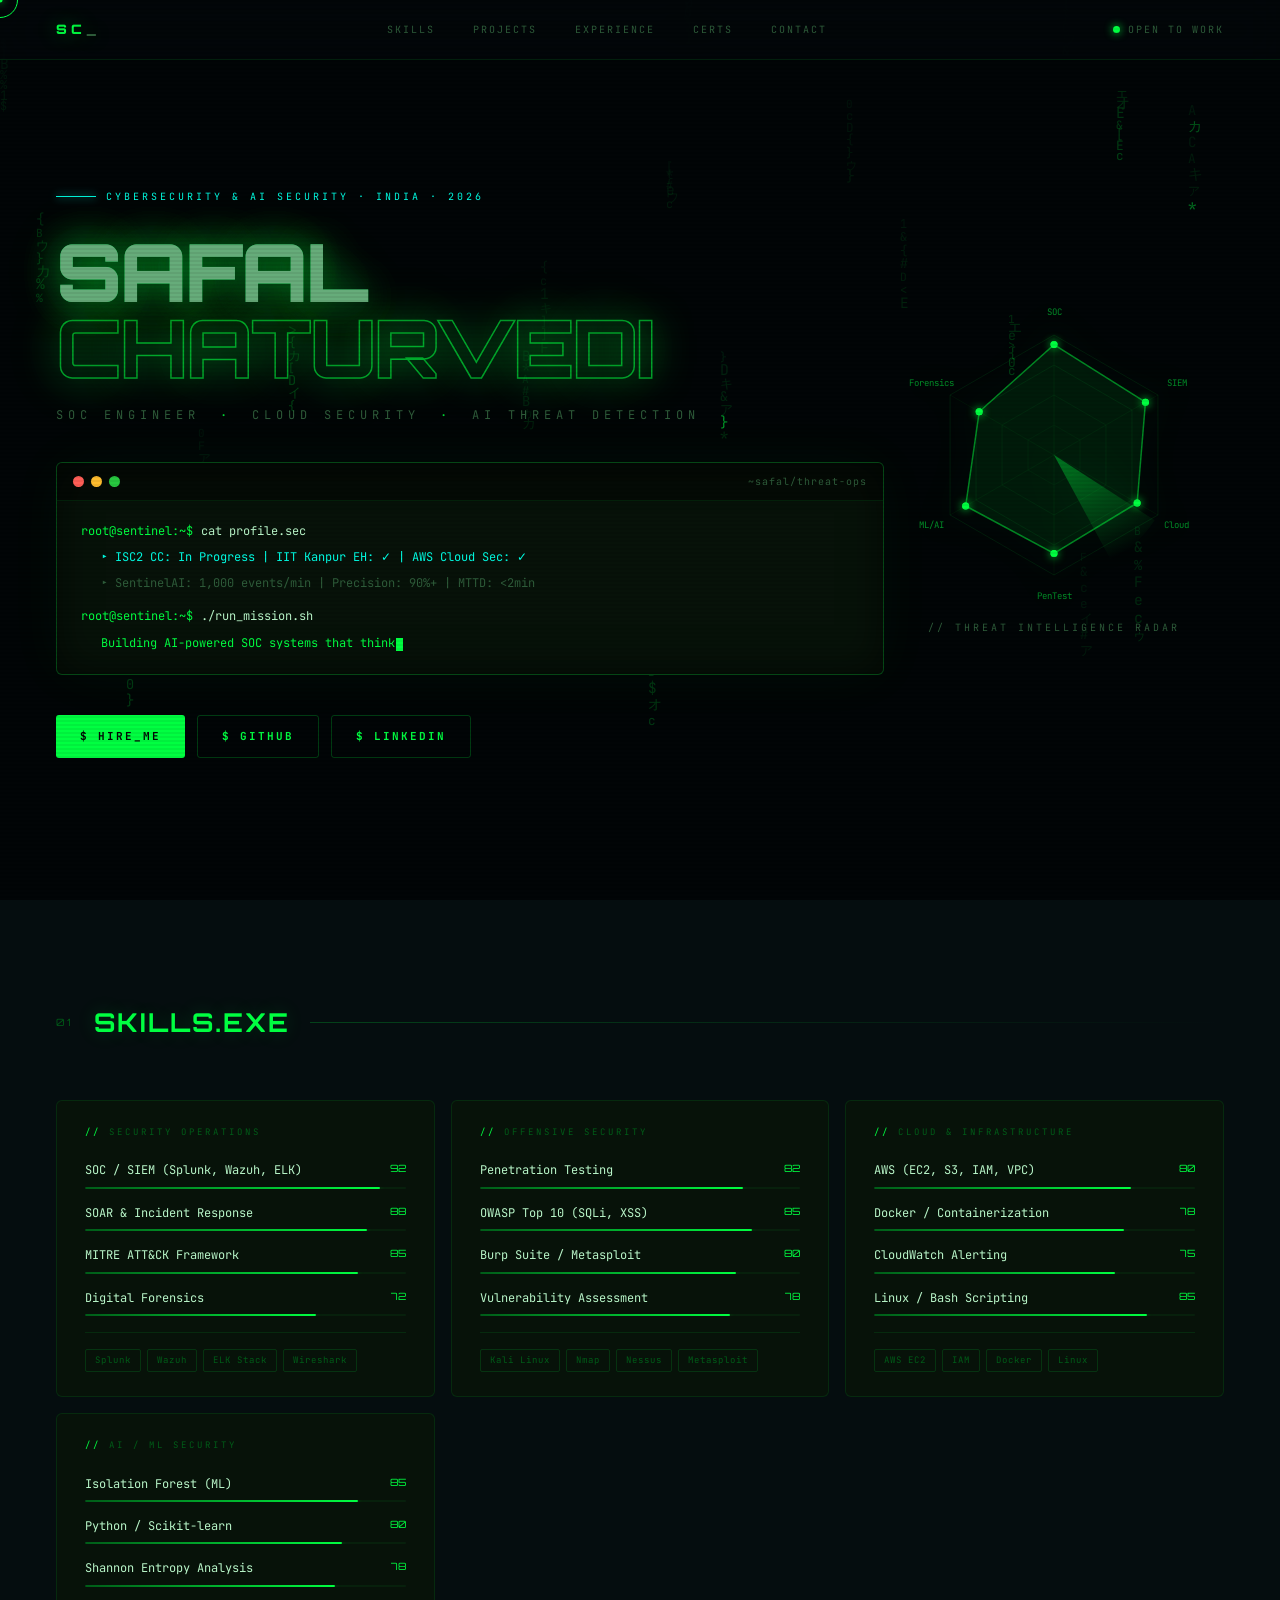
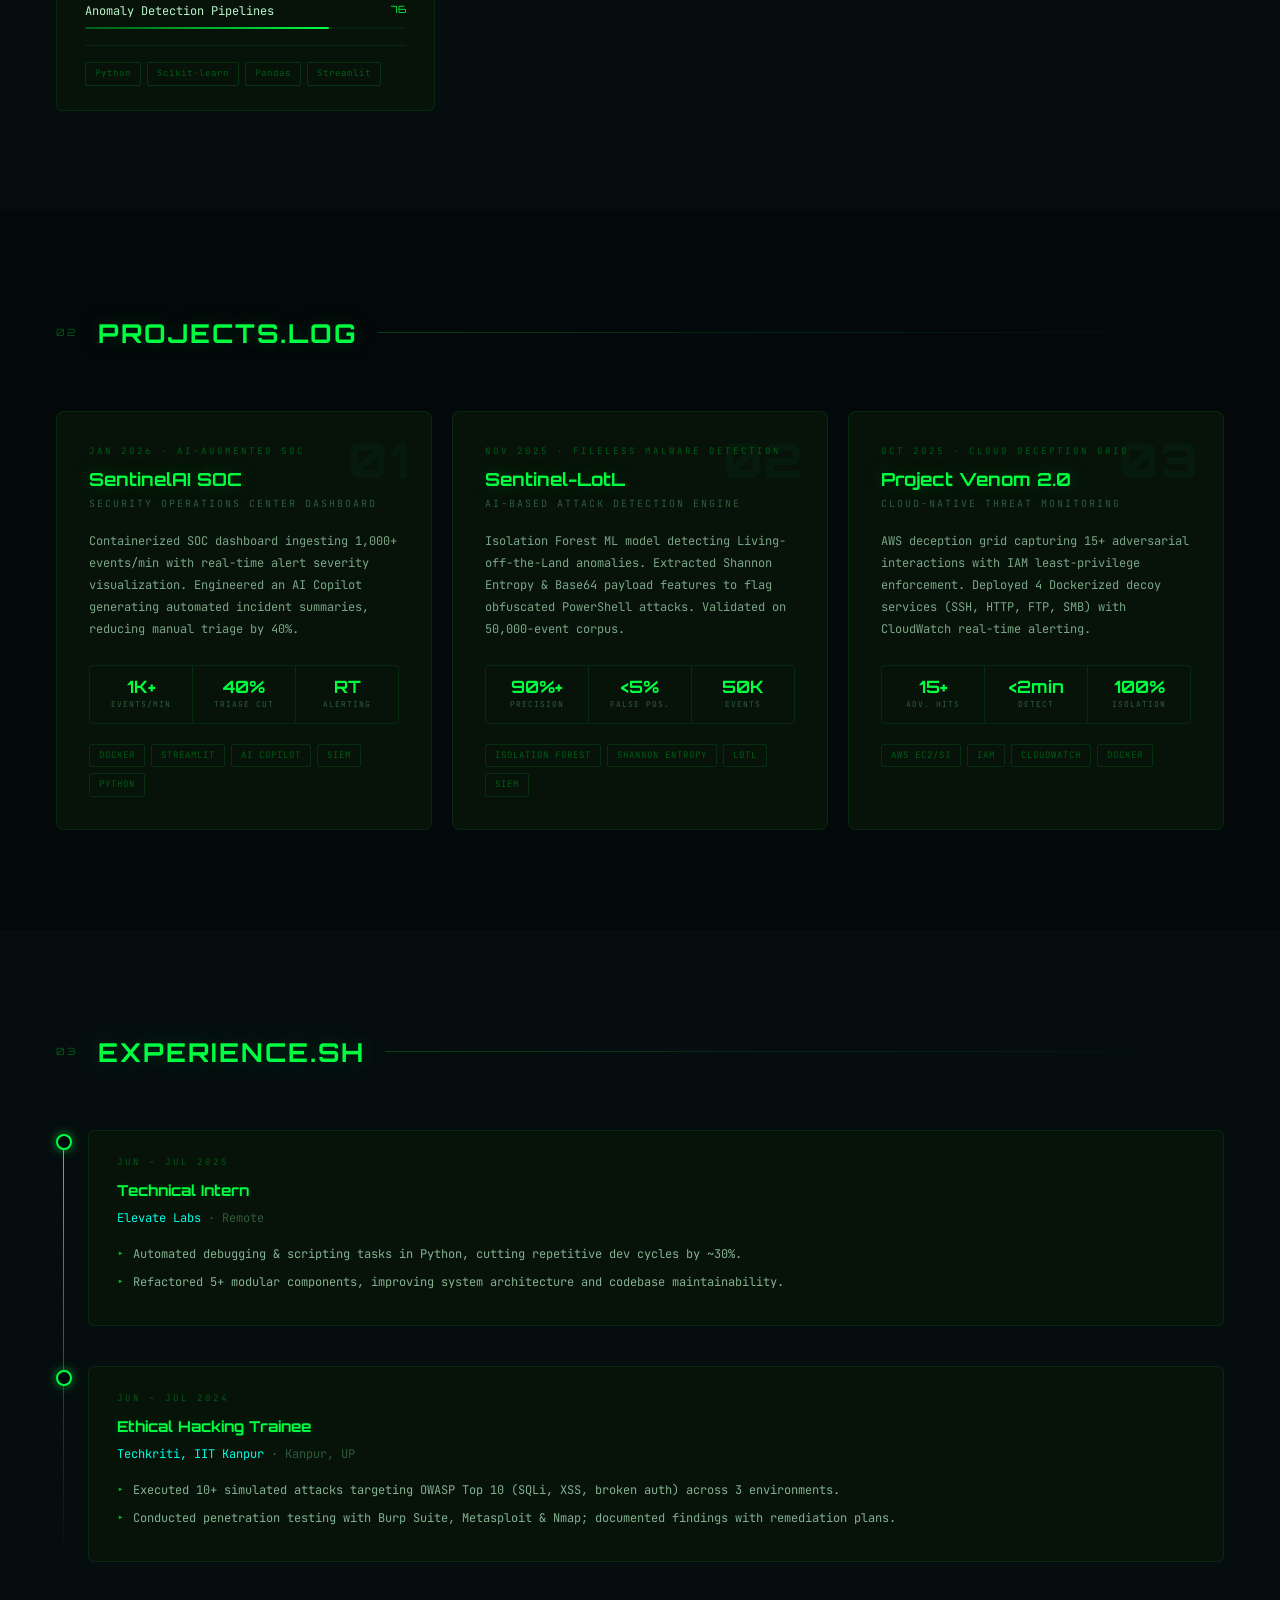
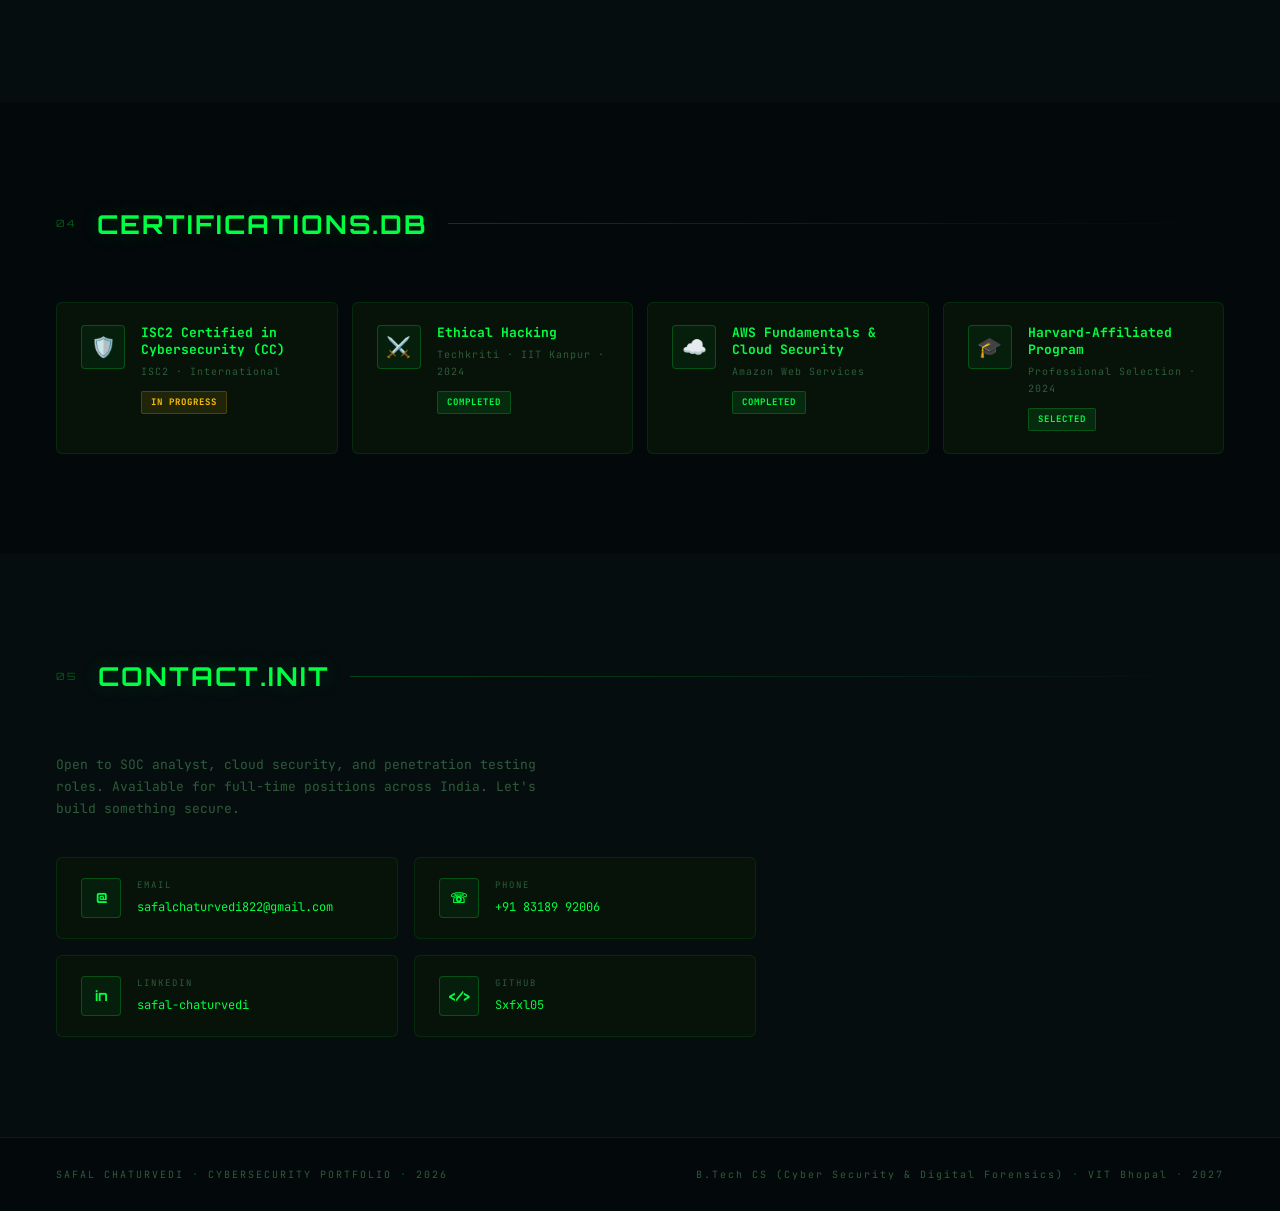
==== index.html @ 7ce92d61 "Add files via upload" ====
<!DOCTYPE html>
<html lang="en">
<head>
<meta charset="UTF-8">
<meta name="viewport" content="width=device-width, initial-scale=1.0">
<title>Safal Chaturvedi — Cyber Portfolio</title>
<link href="https://fonts.googleapis.com/css2?family=JetBrains+Mono:ital,wght@0,300;0,400;0,500;0,700;0,800;1,400&family=Orbitron:wght@400;600;700;900&family=Share+Tech+Mono&display=swap" rel="stylesheet">
<style>
:root {
  --g: #00ff41;
  --g2: #00cc33;
  --g3: #005c18;
  --g4: rgba(0,255,65,0.06);
  --gg: rgba(0,255,65,0.18);
  --bg: #03080a;
  --bg2: #050d0f;
  --s: #071209;
  --s2: #0b1a10;
  --c: #00ffe5;
  --am: #ffc107;
  --r: #ff3355;
  --tx: #b8f5c8;
  --mu: #2e5c3a;
  --br: rgba(0,255,65,0.1);
  --br2: rgba(0,255,65,0.22);
}

*, *::before, *::after { box-sizing: border-box; margin: 0; padding: 0; }
html { scroll-behavior: smooth; }

::-webkit-scrollbar { width: 4px; }
::-webkit-scrollbar-track { background: var(--bg); }
::-webkit-scrollbar-thumb { background: var(--g3); border-radius: 2px; }

body {
  background: var(--bg);
  color: var(--tx);
  font-family: 'JetBrains Mono', monospace;
  font-size: 13px;
  line-height: 1.7;
  cursor: none;
  overflow-x: hidden;
}

/* ═══ CURSOR ═══ */
#cur, #cur2 {
  position: fixed;
  pointer-events: none;
  z-index: 9999;
  transform: translate(-50%,-50%);
  border-radius: 50%;
  transition: transform 0.1s;
}
#cur  { width: 36px; height: 36px; border: 1px solid var(--g); mix-blend-mode: screen; transition: width 0.3s, height 0.3s; }
#cur2 { width: 5px; height: 5px; background: var(--g); box-shadow: 0 0 8px var(--g); }
body:has(a:hover) #cur, body:has(button:hover) #cur { width: 56px; height: 56px; background: var(--gg); }

/* ═══ SCANLINES ═══ */
body::before {
  content: '';
  position: fixed; inset: 0;
  background: repeating-linear-gradient(0deg, transparent, transparent 2px, rgba(0,0,0,0.06) 2px, rgba(0,0,0,0.06) 4px);
  pointer-events: none; z-index: 900;
}

/* ═══ NAV ═══ */
nav {
  position: fixed; top: 0; left: 0; right: 0;
  z-index: 500;
  padding: 0 56px;
  height: 60px;
  display: flex; align-items: center; justify-content: space-between;
  background: rgba(3,8,10,0.85);
  backdrop-filter: blur(20px) saturate(1.5);
  border-bottom: 1px solid var(--br);
}
.nlogo {
  font-family: 'Orbitron', monospace;
  font-size: 13px; font-weight: 900;
  color: var(--g);
  letter-spacing: 4px;
  text-shadow: 0 0 20px rgba(0,255,65,0.4);
  text-decoration: none;
}
.nlogo em { color: var(--mu); font-style: normal; }
.nlinks { display: flex; gap: 8px; }
.nlinks a {
  color: var(--mu);
  text-decoration: none;
  font-size: 10px; letter-spacing: 2px; text-transform: uppercase;
  padding: 6px 14px;
  border: 1px solid transparent;
  border-radius: 2px;
  transition: all 0.2s;
  cursor: none;
}
.nlinks a:hover { color: var(--g); border-color: var(--br2); background: var(--g4); }
.nav-status {
  display: flex; align-items: center; gap: 8px;
  font-size: 10px; color: var(--mu); letter-spacing: 2px;
}
.pulse-dot {
  width: 7px; height: 7px; border-radius: 50%;
  background: var(--g);
  box-shadow: 0 0 8px var(--g);
  animation: pdot 2s ease-in-out infinite;
}
@keyframes pdot { 0%,100%{box-shadow:0 0 6px var(--g)} 50%{box-shadow:0 0 18px var(--g),0 0 30px rgba(0,255,65,0.4)} }

/* ═══ HERO ═══ */
.hero {
  min-height: 100vh;
  display: flex; align-items: center;
  padding: 100px 56px 60px;
  position: relative;
  overflow: hidden;
}
#hero-canvas {
  position: absolute; inset: 0;
  pointer-events: none; z-index: 0;
}
.hero-left { position: relative; z-index: 2; flex: 1; }
.hero-right { position: relative; z-index: 2; width: 340px; flex-shrink: 0; }

.pre-tag {
  display: inline-flex; align-items: center; gap: 10px;
  font-size: 10px; color: var(--c); letter-spacing: 3px; text-transform: uppercase;
  margin-bottom: 28px;
  animation: fadein 1s ease both;
}
.pre-tag::before {
  content: '';
  display: block; width: 40px; height: 1px;
  background: var(--c);
  box-shadow: 0 0 8px var(--c);
}

.hero-name {
  font-family: 'Orbitron', monospace;
  font-size: clamp(42px, 6.5vw, 80px);
  font-weight: 900;
  line-height: 0.95;
  color: var(--g);
  text-shadow: 0 0 40px rgba(0,255,65,0.35), 0 0 80px rgba(0,255,65,0.1);
  letter-spacing: -2px;
  margin-bottom: 20px;
  animation: fadein 1s ease 0.15s both;
}
.hero-name .line2 { color: transparent; -webkit-text-stroke: 1.5px rgba(0,255,65,0.6); }

.hero-role {
  font-size: 12px; color: var(--mu); letter-spacing: 5px; text-transform: uppercase;
  margin-bottom: 36px;
  animation: fadein 1s ease 0.3s both;
}
.hero-role span { color: var(--g2); margin: 0 8px; }

/* TERMINAL BLOCK */
.term {
  background: var(--s);
  border: 1px solid var(--br2);
  border-radius: 6px;
  overflow: hidden;
  margin-bottom: 40px;
  animation: fadein 1s ease 0.45s both;
  box-shadow: 0 0 60px rgba(0,255,65,0.04), inset 0 0 40px rgba(0,0,0,0.6);
}
.term-head {
  padding: 10px 16px;
  background: rgba(0,0,0,0.4);
  border-bottom: 1px solid var(--br);
  display: flex; align-items: center; gap: 7px;
}
.td { width: 11px; height: 11px; border-radius: 50%; }
.td.r { background: #ff5f57; }
.td.y { background: #febc2e; }
.td.g { background: #28c840; }
.term-path { margin-left: auto; font-size: 10px; color: var(--mu); letter-spacing: 1px; }
.term-body { padding: 20px 24px; }
.tline { margin-bottom: 6px; font-size: 12px; }
.tprompt { color: var(--g); margin-right: 8px; }
.tcmd { color: var(--tx); }
.tout { color: var(--mu); padding-left: 20px; }
.tout.hi { color: var(--c); }
.tout.ok { color: var(--g); }
#typed-line { display: inline; }
.tcursor { display: inline-block; width: 7px; height: 13px; background: var(--g); vertical-align: text-bottom; animation: blink 1s step-end infinite; margin-left: 1px; }
@keyframes blink { 50% { opacity: 0; } }

.cta-row { display: flex; gap: 12px; flex-wrap: wrap; animation: fadein 1s ease 0.6s both; }
.btn {
  display: inline-flex; align-items: center; gap: 8px;
  padding: 11px 24px;
  font-family: 'JetBrains Mono', monospace;
  font-size: 11px; font-weight: 700; letter-spacing: 2px; text-transform: uppercase;
  text-decoration: none;
  border-radius: 3px;
  cursor: none;
  transition: all 0.25s;
}
.btn-p { background: var(--g); color: #020b04; }
.btn-p:hover { background: #00e538; box-shadow: 0 0 40px rgba(0,255,65,0.35); transform: translateY(-2px); }
.btn-s { border: 1px solid var(--br2); color: var(--g); background: transparent; }
.btn-s:hover { background: var(--g4); border-color: var(--g); box-shadow: 0 0 20px rgba(0,255,65,0.1); transform: translateY(-2px); }

/* ═══ RADAR ═══ */
.radar-wrap {
  display: flex; flex-direction: column; align-items: center;
  animation: fadein 1.2s ease 0.7s both;
}
#radar-canvas {
  filter: drop-shadow(0 0 20px rgba(0,255,65,0.2));
}
.radar-label {
  font-size: 10px; color: var(--mu); letter-spacing: 3px; text-transform: uppercase; margin-top: 14px;
}

/* ═══ SECTIONS ═══ */
section { padding: 100px 56px; position: relative; }
section:nth-child(even) { background: var(--bg2); }

.sec-head {
  display: flex; align-items: center; gap: 20px; margin-bottom: 56px;
}
.sec-num {
  font-family: 'Orbitron', monospace;
  font-size: 10px; color: var(--g3); letter-spacing: 3px;
}
.sec-title {
  font-family: 'Orbitron', monospace;
  font-size: clamp(18px, 3vw, 26px); font-weight: 700;
  color: var(--g); letter-spacing: 2px; text-transform: uppercase;
  text-shadow: 0 0 20px rgba(0,255,65,0.2);
}
.sec-line {
  flex: 1; height: 1px;
  background: linear-gradient(90deg, var(--br2), transparent);
}

/* ═══ SKILLS ═══ */
.skills-hex { display: grid; grid-template-columns: repeat(auto-fill, minmax(300px, 1fr)); gap: 16px; }
.skill-block {
  background: var(--s);
  border: 1px solid var(--br);
  border-radius: 6px;
  padding: 24px 28px;
  transition: all 0.3s;
  position: relative;
  overflow: hidden;
}
.skill-block::after {
  content: '';
  position: absolute;
  top: 0; left: 0; right: 0; height: 2px;
  background: linear-gradient(90deg, transparent, var(--g), transparent);
  opacity: 0;
  transition: opacity 0.3s;
}
.skill-block:hover { border-color: var(--br2); box-shadow: 0 0 40px rgba(0,255,65,0.04); }
.skill-block:hover::after { opacity: 1; }

.scat {
  font-size: 9px; color: var(--g3); letter-spacing: 3px; text-transform: uppercase;
  margin-bottom: 20px; display: flex; align-items: center; gap: 8px;
}
.scat::before { content: '//'; color: var(--g); }

.srow { margin-bottom: 14px; }
.snr { display: flex; justify-content: space-between; margin-bottom: 6px; font-size: 12px; }
.sn { color: var(--tx); }
.sp { font-size: 10px; color: var(--g); font-family: 'Orbitron', monospace; }
.sbar { height: 2px; background: rgba(0,255,65,0.06); border-radius: 1px; overflow: hidden; }
.sfill {
  height: 100%;
  background: linear-gradient(90deg, var(--g3), var(--g));
  box-shadow: 0 0 6px rgba(0,255,65,0.4);
  border-radius: 1px;
  width: 0;
  transition: width 1.4s cubic-bezier(0.16,1,0.3,1);
}
.stool-row { display: flex; flex-wrap: wrap; gap: 6px; margin-top: 16px; padding-top: 16px; border-top: 1px solid var(--br); }
.stool {
  font-size: 9px; letter-spacing: 1px; padding: 3px 9px;
  border: 1px solid rgba(0,255,65,0.14);
  border-radius: 2px; color: var(--g3);
  transition: all 0.2s;
  cursor: default;
}
.stool:hover { color: var(--g); border-color: var(--br2); background: var(--g4); }

/* ═══ PROJECTS ═══ */
.proj-grid { display: grid; grid-template-columns: repeat(auto-fill, minmax(360px, 1fr)); gap: 20px; }
.proj-card {
  background: var(--s);
  border: 1px solid var(--br);
  border-radius: 8px;
  padding: 32px;
  transition: all 0.35s;
  position: relative;
  overflow: hidden;
  cursor: none;
}
.proj-card::before {
  content: attr(data-num);
  position: absolute;
  right: 24px; top: 24px;
  font-family: 'Orbitron', monospace;
  font-size: 48px; font-weight: 900;
  color: rgba(0,255,65,0.04);
  line-height: 1;
}
.proj-card:hover {
  border-color: var(--br2);
  box-shadow: 0 20px 60px rgba(0,0,0,0.5), 0 0 60px rgba(0,255,65,0.05);
  transform: translateY(-6px);
}
.proj-card:hover .proj-indicator { width: 100%; }
.proj-indicator {
  position: absolute; top: 0; left: 0; width: 0; height: 2px;
  background: linear-gradient(90deg, var(--g3), var(--g));
  transition: width 0.5s ease;
}
.proj-date { font-size: 9px; color: var(--g3); letter-spacing: 3px; text-transform: uppercase; margin-bottom: 10px; }
.proj-name {
  font-family: 'Orbitron', monospace;
  font-size: 18px; font-weight: 700;
  color: var(--g);
  text-shadow: 0 0 20px rgba(0,255,65,0.25);
  margin-bottom: 4px; line-height: 1.2;
}
.proj-sub { font-size: 10px; color: var(--mu); letter-spacing: 2px; text-transform: uppercase; margin-bottom: 18px; }
.proj-desc { font-size: 12px; color: var(--tx); opacity: 0.65; line-height: 1.85; margin-bottom: 24px; }
.proj-metrics {
  display: flex; gap: 0;
  border: 1px solid var(--br);
  border-radius: 4px;
  overflow: hidden;
  margin-bottom: 20px;
}
.pm {
  flex: 1;
  padding: 12px 8px; text-align: center;
  border-right: 1px solid var(--br);
}
.pm:last-child { border-right: none; }
.pm-val {
  font-family: 'Orbitron', monospace;
  font-size: 17px; font-weight: 700;
  color: var(--g); line-height: 1;
  margin-bottom: 3px;
}
.pm-lbl { font-size: 8px; color: var(--mu); letter-spacing: 1px; text-transform: uppercase; }
.proj-tags { display: flex; flex-wrap: wrap; gap: 6px; }
.ptag {
  font-size: 9px; letter-spacing: 1px; padding: 3px 9px;
  border: 1px solid rgba(0,255,65,0.12);
  border-radius: 2px; color: var(--g3); text-transform: uppercase;
}

/* ═══ TIMELINE ═══ */
.timeline { position: relative; padding-left: 32px; }
.timeline::before {
  content: '';
  position: absolute; left: 7px; top: 8px; bottom: 8px; width: 1px;
  background: linear-gradient(180deg, var(--g), var(--g3) 60%, transparent);
}
.tl-item { margin-bottom: 40px; position: relative; }
.tl-dot {
  position: absolute; left: -32px; top: 4px;
  width: 16px; height: 16px;
  border: 2px solid var(--g);
  border-radius: 50%;
  background: var(--bg);
  box-shadow: 0 0 12px rgba(0,255,65,0.4), 0 0 0 4px rgba(0,255,65,0.06);
}
.tl-card {
  background: var(--s);
  border: 1px solid var(--br);
  border-radius: 6px;
  padding: 24px 28px;
  transition: border-color 0.3s;
}
.tl-card:hover { border-color: var(--br2); }
.tl-period { font-size: 9px; color: var(--g3); letter-spacing: 3px; text-transform: uppercase; margin-bottom: 8px; }
.tl-role {
  font-family: 'Orbitron', monospace;
  font-size: 15px; font-weight: 700;
  color: var(--g); margin-bottom: 4px;
  text-shadow: 0 0 12px rgba(0,255,65,0.2);
}
.tl-co { font-size: 12px; color: var(--mu); margin-bottom: 16px; }
.tl-co span { color: var(--c); }
.tl-pts { list-style: none; }
.tl-pts li {
  font-size: 12px; color: var(--tx); opacity: 0.7;
  padding-left: 16px; position: relative; margin-bottom: 8px;
}
.tl-pts li::before { content: '▸'; position: absolute; left: 0; color: var(--g); }

/* ═══ CERTS ═══ */
.cert-grid { display: grid; grid-template-columns: repeat(auto-fill, minmax(260px, 1fr)); gap: 14px; }
.cert-card {
  background: var(--s);
  border: 1px solid var(--br);
  border-radius: 6px;
  padding: 22px 24px;
  display: flex; gap: 16px; align-items: flex-start;
  transition: all 0.3s;
}
.cert-card:hover { border-color: var(--br2); }
.cert-icon-wrap {
  width: 44px; height: 44px;
  border: 1px solid var(--br2);
  border-radius: 4px;
  display: flex; align-items: center; justify-content: center;
  font-size: 20px; flex-shrink: 0;
  background: var(--g4);
}
.cert-name { font-size: 13px; font-weight: 700; color: var(--g); margin-bottom: 4px; line-height: 1.3; }
.cert-by { font-size: 10px; color: var(--mu); letter-spacing: 1px; margin-bottom: 10px; }
.badge-st {
  display: inline-block; font-size: 9px; padding: 3px 9px;
  border-radius: 2px; letter-spacing: 1px; text-transform: uppercase; font-weight: 700;
}
.st-done { background: rgba(0,255,65,0.1); color: var(--g); border: 1px solid rgba(0,255,65,0.2); }
.st-prog { background: rgba(255,193,7,0.1); color: var(--am); border: 1px solid rgba(255,193,7,0.2); }

/* ═══ CONTACT ═══ */
.contact-wrap {
  display: grid; grid-template-columns: 1fr 1fr; gap: 16px;
  max-width: 700px;
}
.cont-card {
  background: var(--s);
  border: 1px solid var(--br);
  border-radius: 6px;
  padding: 20px 24px;
  display: flex; gap: 16px; align-items: center;
  text-decoration: none;
  transition: all 0.3s;
  cursor: none;
}
.cont-card:hover { border-color: var(--br2); background: var(--s2); transform: translateX(4px); }
.cont-icon {
  width: 40px; height: 40px; border-radius: 4px;
  border: 1px solid var(--br2);
  display: flex; align-items: center; justify-content: center;
  font-size: 14px; flex-shrink: 0;
  background: var(--g4);
  color: var(--g);
  font-family: 'Orbitron', monospace; font-weight: 700;
}
.cont-lbl { font-size: 9px; color: var(--mu); letter-spacing: 2px; text-transform: uppercase; margin-bottom: 4px; }
.cont-val { font-size: 12px; color: var(--g); font-family: 'JetBrains Mono', monospace; }

/* ═══ FOOTER ═══ */
footer {
  border-top: 1px solid var(--br);
  padding: 28px 56px;
  display: flex; justify-content: space-between; align-items: center;
  font-size: 10px; color: var(--mu); letter-spacing: 2px;
}
footer span { color: var(--g3); }

/* ═══ SCROLL REVEAL ═══ */
.rv { opacity: 0; transform: translateY(24px); transition: opacity 0.8s ease, transform 0.8s ease; }
.rv.in { opacity: 1; transform: none; }

/* ═══ GLITCH ═══ */
@keyframes glitch1 {
  0%,100%{clip-path:inset(0 0 95% 0);transform:translate(-3px,0)}
  50%{clip-path:inset(30% 0 50% 0);transform:translate(3px,0)}
}
@keyframes glitch2 {
  0%,100%{clip-path:inset(80% 0 5% 0);transform:translate(3px,0)}
  50%{clip-path:inset(50% 0 20% 0);transform:translate(-3px,0)}
}
.glitch-wrap { position: relative; display: inline-block; }
.glitch-wrap::before, .glitch-wrap::after {
  content: attr(data-text);
  position: absolute; inset: 0;
  font-family: inherit; font-size: inherit; font-weight: inherit;
  color: var(--c);
}
.glitch-wrap::before { animation: glitch1 4s infinite step-end; opacity: 0.5; }
.glitch-wrap::after  { animation: glitch2 4s infinite step-end 0.5s; opacity: 0.4; color: var(--r); }

/* ═══ ANIMS ═══ */
@keyframes fadein { from { opacity: 0; transform: translateY(20px); } to { opacity: 1; transform: none; } }

/* ═══ FLOATING TAGS ═══ */
.float-tags {
  position: absolute; right: 0; top: 50%; transform: translateY(-50%);
  display: flex; flex-direction: column; gap: 8px;
  pointer-events: none; opacity: 0.5;
}
.ftag {
  font-size: 9px; letter-spacing: 2px; color: var(--g3);
  border-right: 2px solid var(--g3);
  padding-right: 12px; text-transform: uppercase;
  text-align: right;
}

@media (max-width: 900px) {
  .hero { flex-direction: column; padding: 100px 24px 60px; }
  .hero-right { width: 100%; margin-top: 40px; }
  nav { padding: 0 24px; }
  .nlinks { display: none; }
  section { padding: 70px 24px; }
  footer { flex-direction: column; gap: 10px; text-align: center; }
  .contact-wrap { grid-template-columns: 1fr; }
}
</style>
</head>
<body>

<div id="cur"></div>
<div id="cur2"></div>
<canvas id="hero-canvas"></canvas>

<!-- ═══ NAV ═══ -->
<nav>
  <a class="nlogo" href="#">SC<em>_</em></a>
  <div class="nlinks">
    <a href="#skills">skills</a>
    <a href="#projects">projects</a>
    <a href="#experience">experience</a>
    <a href="#certs">certs</a>
    <a href="#contact">contact</a>
  </div>
  <div class="nav-status">
    <div class="pulse-dot"></div>
    <span>OPEN TO WORK</span>
  </div>
</nav>

<!-- ═══ HERO ═══ -->
<section class="hero" id="hero">
  <div class="hero-left">
    <div class="pre-tag">Cybersecurity &amp; AI Security · India · 2026</div>

    <div class="hero-name">
      <div class="glitch-wrap" data-text="SAFAL">SAFAL</div><br>
      <span class="line2">CHATURVEDI</span>
    </div>

    <div class="hero-role">
      SOC Engineer <span>·</span> Cloud Security <span>·</span> AI Threat Detection
    </div>

    <div class="term">
      <div class="term-head">
        <span class="td r"></span><span class="td y"></span><span class="td g"></span>
        <span class="term-path">~safal/threat-ops</span>
      </div>
      <div class="term-body">
        <div class="tline"><span class="tprompt">root@sentinel:~$</span><span class="tcmd">cat profile.sec</span></div>
        <div class="tline tout hi">▸ ISC2 CC: In Progress  |  IIT Kanpur EH: ✓  |  AWS Cloud Sec: ✓</div>
        <div class="tline tout">▸ SentinelAI: 1,000 events/min  |  Precision: 90%+  |  MTTD: &lt;2min</div>
        <div class="tline" style="margin-top:12px"><span class="tprompt">root@sentinel:~$</span><span class="tcmd">./run_mission.sh</span></div>
        <div class="tline tout ok" id="typed-line"></div><span class="tcursor"></span>
      </div>
    </div>

    <div class="cta-row">
      <a class="btn btn-p" href="mailto:safalchaturvedi822@gmail.com">$ hire_me</a>
      <a class="btn btn-s" href="https://github.com/Sxfxl05" target="_blank">$ github</a>
      <a class="btn btn-s" href="https://linkedin.com/in/safal-chaturvedi" target="_blank">$ linkedin</a>
    </div>
  </div>

  <div class="hero-right">
    <div class="radar-wrap rv">
      <canvas id="radar-canvas" width="300" height="300"></canvas>
      <div class="radar-label">// threat intelligence radar</div>
    </div>
  </div>
</section>

<!-- ═══ SKILLS ═══ -->
<section id="skills">
  <div class="sec-head rv">
    <div class="sec-num">01</div>
    <div class="sec-title">skills.exe</div>
    <div class="sec-line"></div>
  </div>
  <div class="skills-hex">
    <div class="skill-block rv">
      <div class="scat">Security Operations</div>
      <div class="srow"><div class="snr"><span class="sn">SOC / SIEM (Splunk, Wazuh, ELK)</span><span class="sp">92</span></div><div class="sbar"><div class="sfill" data-w="92"></div></div></div>
      <div class="srow"><div class="snr"><span class="sn">SOAR &amp; Incident Response</span><span class="sp">88</span></div><div class="sbar"><div class="sfill" data-w="88"></div></div></div>
      <div class="srow"><div class="snr"><span class="sn">MITRE ATT&amp;CK Framework</span><span class="sp">85</span></div><div class="sbar"><div class="sfill" data-w="85"></div></div></div>
      <div class="srow"><div class="snr"><span class="sn">Digital Forensics</span><span class="sp">72</span></div><div class="sbar"><div class="sfill" data-w="72"></div></div></div>
      <div class="stool-row">
        <span class="stool">Splunk</span><span class="stool">Wazuh</span><span class="stool">ELK Stack</span><span class="stool">Wireshark</span>
      </div>
    </div>
    <div class="skill-block rv">
      <div class="scat">Offensive Security</div>
      <div class="srow"><div class="snr"><span class="sn">Penetration Testing</span><span class="sp">82</span></div><div class="sbar"><div class="sfill" data-w="82"></div></div></div>
      <div class="srow"><div class="snr"><span class="sn">OWASP Top 10 (SQLi, XSS)</span><span class="sp">85</span></div><div class="sbar"><div class="sfill" data-w="85"></div></div></div>
      <div class="srow"><div class="snr"><span class="sn">Burp Suite / Metasploit</span><span class="sp">80</span></div><div class="sbar"><div class="sfill" data-w="80"></div></div></div>
      <div class="srow"><div class="snr"><span class="sn">Vulnerability Assessment</span><span class="sp">78</span></div><div class="sbar"><div class="sfill" data-w="78"></div></div></div>
      <div class="stool-row">
        <span class="stool">Kali Linux</span><span class="stool">Nmap</span><span class="stool">Nessus</span><span class="stool">Metasploit</span>
      </div>
    </div>
    <div class="skill-block rv">
      <div class="scat">Cloud &amp; Infrastructure</div>
      <div class="srow"><div class="snr"><span class="sn">AWS (EC2, S3, IAM, VPC)</span><span class="sp">80</span></div><div class="sbar"><div class="sfill" data-w="80"></div></div></div>
      <div class="srow"><div class="snr"><span class="sn">Docker / Containerization</span><span class="sp">78</span></div><div class="sbar"><div class="sfill" data-w="78"></div></div></div>
      <div class="srow"><div class="snr"><span class="sn">CloudWatch Alerting</span><span class="sp">75</span></div><div class="sbar"><div class="sfill" data-w="75"></div></div></div>
      <div class="srow"><div class="snr"><span class="sn">Linux / Bash Scripting</span><span class="sp">85</span></div><div class="sbar"><div class="sfill" data-w="85"></div></div></div>
      <div class="stool-row">
        <span class="stool">AWS EC2</span><span class="stool">IAM</span><span class="stool">Docker</span><span class="stool">Linux</span>
      </div>
    </div>
    <div class="skill-block rv">
      <div class="scat">AI / ML Security</div>
      <div class="srow"><div class="snr"><span class="sn">Isolation Forest (ML)</span><span class="sp">85</span></div><div class="sbar"><div class="sfill" data-w="85"></div></div></div>
      <div class="srow"><div class="snr"><span class="sn">Python / Scikit-learn</span><span class="sp">80</span></div><div class="sbar"><div class="sfill" data-w="80"></div></div></div>
      <div class="srow"><div class="snr"><span class="sn">Shannon Entropy Analysis</span><span class="sp">78</span></div><div class="sbar"><div class="sfill" data-w="78"></div></div></div>
      <div class="srow"><div class="snr"><span class="sn">Anomaly Detection Pipelines</span><span class="sp">76</span></div><div class="sbar"><div class="sfill" data-w="76"></div></div></div>
      <div class="stool-row">
        <span class="stool">Python</span><span class="stool">Scikit-learn</span><span class="stool">Pandas</span><span class="stool">Streamlit</span>
      </div>
    </div>
  </div>
</section>

<!-- ═══ PROJECTS ═══ -->
<section id="projects">
  <div class="sec-head rv">
    <div class="sec-num">02</div>
    <div class="sec-title">projects.log</div>
    <div class="sec-line"></div>
  </div>
  <div class="proj-grid">

    <div class="proj-card rv" data-num="01">
      <div class="proj-indicator"></div>
      <div class="proj-date">Jan 2026 · AI-Augmented SOC</div>
      <div class="proj-name">SentinelAI SOC</div>
      <div class="proj-sub">Security Operations Center Dashboard</div>
      <div class="proj-desc">Containerized SOC dashboard ingesting 1,000+ events/min with real-time alert severity visualization. Engineered an AI Copilot generating automated incident summaries, reducing manual triage by 40%.</div>
      <div class="proj-metrics">
        <div class="pm"><div class="pm-val">1K+</div><div class="pm-lbl">Events/Min</div></div>
        <div class="pm"><div class="pm-val">40%</div><div class="pm-lbl">Triage Cut</div></div>
        <div class="pm"><div class="pm-val">RT</div><div class="pm-lbl">Alerting</div></div>
      </div>
      <div class="proj-tags">
        <span class="ptag">Docker</span><span class="ptag">Streamlit</span><span class="ptag">AI Copilot</span><span class="ptag">SIEM</span><span class="ptag">Python</span>
      </div>
    </div>

    <div class="proj-card rv" data-num="02">
      <div class="proj-indicator"></div>
      <div class="proj-date">Nov 2025 · Fileless Malware Detection</div>
      <div class="proj-name">Sentinel-LotL</div>
      <div class="proj-sub">AI-Based Attack Detection Engine</div>
      <div class="proj-desc">Isolation Forest ML model detecting Living-off-the-Land anomalies. Extracted Shannon Entropy &amp; Base64 payload features to flag obfuscated PowerShell attacks. Validated on 50,000-event corpus.</div>
      <div class="proj-metrics">
        <div class="pm"><div class="pm-val">90%+</div><div class="pm-lbl">Precision</div></div>
        <div class="pm"><div class="pm-val">&lt;5%</div><div class="pm-lbl">False Pos.</div></div>
        <div class="pm"><div class="pm-val">50K</div><div class="pm-lbl">Events</div></div>
      </div>
      <div class="proj-tags">
        <span class="ptag">Isolation Forest</span><span class="ptag">Shannon Entropy</span><span class="ptag">LotL</span><span class="ptag">SIEM</span>
      </div>
    </div>

    <div class="proj-card rv" data-num="03">
      <div class="proj-indicator"></div>
      <div class="proj-date">Oct 2025 · Cloud Deception Grid</div>
      <div class="proj-name">Project Venom 2.0</div>
      <div class="proj-sub">Cloud-Native Threat Monitoring</div>
      <div class="proj-desc">AWS deception grid capturing 15+ adversarial interactions with IAM least-privilege enforcement. Deployed 4 Dockerized decoy services (SSH, HTTP, FTP, SMB) with CloudWatch real-time alerting.</div>
      <div class="proj-metrics">
        <div class="pm"><div class="pm-val">15+</div><div class="pm-lbl">Adv. Hits</div></div>
        <div class="pm"><div class="pm-val">&lt;2min</div><div class="pm-lbl">Detect</div></div>
        <div class="pm"><div class="pm-val">100%</div><div class="pm-lbl">Isolation</div></div>
      </div>
      <div class="proj-tags">
        <span class="ptag">AWS EC2/S3</span><span class="ptag">IAM</span><span class="ptag">CloudWatch</span><span class="ptag">Docker</span>
      </div>
    </div>

  </div>
</section>

<!-- ═══ EXPERIENCE ═══ -->
<section id="experience">
  <div class="sec-head rv">
    <div class="sec-num">03</div>
    <div class="sec-title">experience.sh</div>
    <div class="sec-line"></div>
  </div>
  <div class="timeline">
    <div class="tl-item rv">
      <div class="tl-dot"></div>
      <div class="tl-card">
        <div class="tl-period">Jun – Jul 2025</div>
        <div class="tl-role">Technical Intern</div>
        <div class="tl-co"><span>Elevate Labs</span> · Remote</div>
        <ul class="tl-pts">
          <li>Automated debugging &amp; scripting tasks in Python, cutting repetitive dev cycles by ~30%.</li>
          <li>Refactored 5+ modular components, improving system architecture and codebase maintainability.</li>
        </ul>
      </div>
    </div>
    <div class="tl-item rv">
      <div class="tl-dot"></div>
      <div class="tl-card">
        <div class="tl-period">Jun – Jul 2024</div>
        <div class="tl-role">Ethical Hacking Trainee</div>
        <div class="tl-co"><span>Techkriti, IIT Kanpur</span> · Kanpur, UP</div>
        <ul class="tl-pts">
          <li>Executed 10+ simulated attacks targeting OWASP Top 10 (SQLi, XSS, broken auth) across 3 environments.</li>
          <li>Conducted penetration testing with Burp Suite, Metasploit &amp; Nmap; documented findings with remediation plans.</li>
        </ul>
      </div>
    </div>
  </div>
</section>

<!-- ═══ CERTS ═══ -->
<section id="certs">
  <div class="sec-head rv">
    <div class="sec-num">04</div>
    <div class="sec-title">certifications.db</div>
    <div class="sec-line"></div>
  </div>
  <div class="cert-grid">
    <div class="cert-card rv">
      <div class="cert-icon-wrap">🛡️</div>
      <div>
        <div class="cert-name">ISC2 Certified in Cybersecurity (CC)</div>
        <div class="cert-by">ISC2 · International</div>
        <span class="badge-st st-prog">In Progress</span>
      </div>
    </div>
    <div class="cert-card rv">
      <div class="cert-icon-wrap">⚔️</div>
      <div>
        <div class="cert-name">Ethical Hacking</div>
        <div class="cert-by">Techkriti · IIT Kanpur · 2024</div>
        <span class="badge-st st-done">Completed</span>
      </div>
    </div>
    <div class="cert-card rv">
      <div class="cert-icon-wrap">☁️</div>
      <div>
        <div class="cert-name">AWS Fundamentals &amp; Cloud Security</div>
        <div class="cert-by">Amazon Web Services</div>
        <span class="badge-st st-done">Completed</span>
      </div>
    </div>
    <div class="cert-card rv">
      <div class="cert-icon-wrap">🎓</div>
      <div>
        <div class="cert-name">Harvard-Affiliated Program</div>
        <div class="cert-by">Professional Selection · 2024</div>
        <span class="badge-st st-done">Selected</span>
      </div>
    </div>
  </div>
</section>

<!-- ═══ CONTACT ═══ -->
<section id="contact">
  <div class="sec-head rv">
    <div class="sec-num">05</div>
    <div class="sec-title">contact.init</div>
    <div class="sec-line"></div>
  </div>
  <p class="rv" style="font-size:13px;color:var(--mu);margin-bottom:36px;max-width:520px;">Open to SOC analyst, cloud security, and penetration testing roles. Available for full-time positions across India. Let's build something secure.</p>
  <div class="contact-wrap">
    <a class="cont-card rv" href="mailto:safalchaturvedi822@gmail.com">
      <div class="cont-icon">@</div>
      <div><div class="cont-lbl">Email</div><div class="cont-val">safalchaturvedi822@gmail.com</div></div>
    </a>
    <a class="cont-card rv" href="tel:+918318992006">
      <div class="cont-icon">☏</div>
      <div><div class="cont-lbl">Phone</div><div class="cont-val">+91 83189 92006</div></div>
    </a>
    <a class="cont-card rv" href="https://linkedin.com/in/safal-chaturvedi" target="_blank">
      <div class="cont-icon">in</div>
      <div><div class="cont-lbl">LinkedIn</div><div class="cont-val">safal-chaturvedi</div></div>
    </a>
    <a class="cont-card rv" href="https://github.com/Sxfxl05" target="_blank">
      <div class="cont-icon">&lt;/&gt;</div>
      <div><div class="cont-lbl">GitHub</div><div class="cont-val">Sxfxl05</div></div>
    </a>
  </div>
</section>

<footer>
  <div>SAFAL CHATURVEDI <span>·</span> CYBERSECURITY PORTFOLIO <span>·</span> 2026</div>
  <div>B.Tech CS (Cyber Security &amp; Digital Forensics) <span>·</span> VIT Bhopal <span>·</span> 2027</div>
</footer>

<script>
/* ═══════════════════════════════
   CURSOR
══════════════════════════════ */
const cur = document.getElementById('cur');
const cur2 = document.getElementById('cur2');
let mx=0,my=0,cx=0,cy=0;
document.addEventListener('mousemove',e=>{mx=e.clientX;my=e.clientY;cur2.style.left=mx+'px';cur2.style.top=my+'px';});
(function animCur(){cx+=(mx-cx)*0.1;cy+=(my-cy)*0.1;cur.style.left=cx+'px';cur.style.top=cy+'px';requestAnimationFrame(animCur);})();

/* ═══════════════════════════════
   HERO PARTICLE FIELD
══════════════════════════════ */
const hc=document.getElementById('hero-canvas');
const hx=hc.getContext('2d');
function resizeHero(){hc.width=window.innerWidth;hc.height=window.innerHeight;}
resizeHero();
window.addEventListener('resize',resizeHero);

const CHARS='01アイウエオカキ<>[]{}#$%&*ABCDEFsec';
const cols=Math.floor(window.innerWidth/18);
const drops=Array(cols).fill(0).map(()=>Math.random()*-100);
const speeds=Array(cols).fill(0).map(()=>0.3+Math.random()*0.7);
const opacities=Array(cols).fill(0).map(()=>0.3+Math.random()*0.7);

function drawMatrix(){
  hx.fillStyle='rgba(3,8,10,0.06)';
  hx.fillRect(0,0,hc.width,hc.height);
  for(let i=0;i<cols;i++){
    const ch=CHARS[Math.floor(Math.random()*CHARS.length)];
    const brightness=Math.random()>0.97?1:0.25;
    hx.fillStyle=`rgba(0,255,65,${brightness*opacities[i]})`;
    hx.font=`${11+Math.random()*4}px JetBrains Mono`;
    hx.fillText(ch,i*18,drops[i]*18);
    drops[i]+=speeds[i];
    if(drops[i]*18>hc.height&&Math.random()>0.97)drops[i]=0;
  }
}
setInterval(drawMatrix,60);

/* ═══════════════════════════════
   RADAR
══════════════════════════════ */
const rc=document.getElementById('radar-canvas');
const rx=rc.getContext('2d');
const cx2=150,cy2=150,R=120;
const skills=['SOC','SIEM','Cloud','PenTest','ML/AI','Forensics'];
const vals=[0.92,0.88,0.80,0.82,0.85,0.72];
const cols2=['#00ff41','#00cc33','#00aa28','#007a1f','#005c18','#003d10'];
let radarAngle=0;

function drawRadar(){
  rx.clearRect(0,0,300,300);
  const n=6;
  for(let ring=1;ring<=4;ring++){
    const r=(R/4)*ring;
    rx.beginPath();
    for(let i=0;i<n;i++){
      const a=(i/n)*Math.PI*2-Math.PI/2;
      const x=cx2+r*Math.cos(a),y=cy2+r*Math.sin(a);
      i===0?rx.moveTo(x,y):rx.lineTo(x,y);
    }
    rx.closePath();
    rx.strokeStyle=`rgba(0,255,65,${0.06+ring*0.03})`;
    rx.lineWidth=0.5;
    rx.stroke();
  }
  for(let i=0;i<n;i++){
    const a=(i/n)*Math.PI*2-Math.PI/2;
    rx.beginPath();
    rx.moveTo(cx2,cy2);
    rx.lineTo(cx2+R*Math.cos(a),cy2+R*Math.sin(a));
    rx.strokeStyle='rgba(0,255,65,0.1)';
    rx.lineWidth=0.5;
    rx.stroke();
  }
  // scan line
  rx.save();
  rx.translate(cx2,cy2);
  rx.rotate(radarAngle);
  const grad=rx.createLinearGradient(0,0,R,0);
  grad.addColorStop(0,'rgba(0,255,65,0.4)');
  grad.addColorStop(1,'rgba(0,255,65,0)');
  rx.beginPath();
  rx.moveTo(0,0);
  rx.arc(0,0,R,-0.5,0,false);
  rx.fillStyle=grad;
  rx.fill();
  rx.restore();
  radarAngle+=0.025;

  // skill fill
  rx.beginPath();
  for(let i=0;i<n;i++){
    const a=(i/n)*Math.PI*2-Math.PI/2;
    const r=R*vals[i];
    const x=cx2+r*Math.cos(a),y=cy2+r*Math.sin(a);
    i===0?rx.moveTo(x,y):rx.lineTo(x,y);
  }
  rx.closePath();
  rx.fillStyle='rgba(0,255,65,0.08)';
  rx.fill();
  rx.strokeStyle='rgba(0,255,65,0.5)';
  rx.lineWidth=1.5;
  rx.stroke();

  // dots + labels
  for(let i=0;i<n;i++){
    const a=(i/n)*Math.PI*2-Math.PI/2;
    const r=R*vals[i];
    const dx=cx2+r*Math.cos(a),dy=cy2+r*Math.sin(a);
    rx.beginPath();
    rx.arc(dx,dy,3.5,0,Math.PI*2);
    rx.fillStyle=cols2[0];
    rx.fill();
    rx.shadowColor=cols2[0];
    rx.shadowBlur=8;
    rx.fill();
    rx.shadowBlur=0;

    const lx=cx2+(R+22)*Math.cos(a);
    const ly=cy2+(R+22)*Math.sin(a);
    rx.fillStyle='rgba(0,255,65,0.55)';
    rx.font='9px JetBrains Mono';
    rx.textAlign='center';
    rx.textBaseline='middle';
    rx.fillText(skills[i],lx,ly);
  }
  requestAnimationFrame(drawRadar);
}
drawRadar();

/* ═══════════════════════════════
   TYPED TEXT
══════════════════════════════ */
const msgs=[
  'Building AI-powered SOC systems that think before threats strike.',
  'Detecting LotL attacks with 90%+ ML precision on 50K event corpora.',
  'Architecting AWS deception grids — catching adversaries in under 2 minutes.',
  'Automating triage: 40% reduction in manual incident response overhead.',
];
let ti=0,ci=0,del=false;
const tel=document.getElementById('typed-line');
function typer(){
  const cur2t=msgs[ti];
  if(!del){tel.textContent=cur2t.slice(0,ci++);if(ci>cur2t.length){del=true;setTimeout(typer,2200);return;}}
  else{tel.textContent=cur2t.slice(0,ci--);if(ci<0){del=false;ti=(ti+1)%msgs.length;ci=0;}}
  setTimeout(typer,del?18:40);
}
typer();

/* ═══════════════════════════════
   SCROLL REVEAL
══════════════════════════════ */
const obs=new IntersectionObserver(entries=>{
  entries.forEach((e,i)=>{
    if(e.isIntersecting){setTimeout(()=>e.target.classList.add('in'),i*70);}
  });
},{threshold:0.08});
document.querySelectorAll('.rv').forEach(el=>obs.observe(el));

/* ═══════════════════════════════
   SKILL BARS ON SCROLL
══════════════════════════════ */
const sobs=new IntersectionObserver(entries=>{
  entries.forEach(e=>{
    if(e.isIntersecting){
      e.target.querySelectorAll('.sfill').forEach(b=>{
        setTimeout(()=>{b.style.width=b.dataset.w+'%';},200);
      });
    }
  });
},{threshold:0.3});
document.querySelectorAll('.skill-block').forEach(b=>sobs.observe(b));

/* ═══════════════════════════════
   NAV ACTIVE SCROLL
══════════════════════════════ */
const navLinks=document.querySelectorAll('.nlinks a');
window.addEventListener('scroll',()=>{
  const pos=window.scrollY+200;
  document.querySelectorAll('section[id]').forEach(s=>{
    if(pos>=s.offsetTop&&pos<s.offsetTop+s.offsetHeight){
      navLinks.forEach(a=>{
        a.style.color=a.getAttribute('href')==='#'+s.id?'var(--g)':'';
      });
    }
  });
});
</script>
</body>
</html>
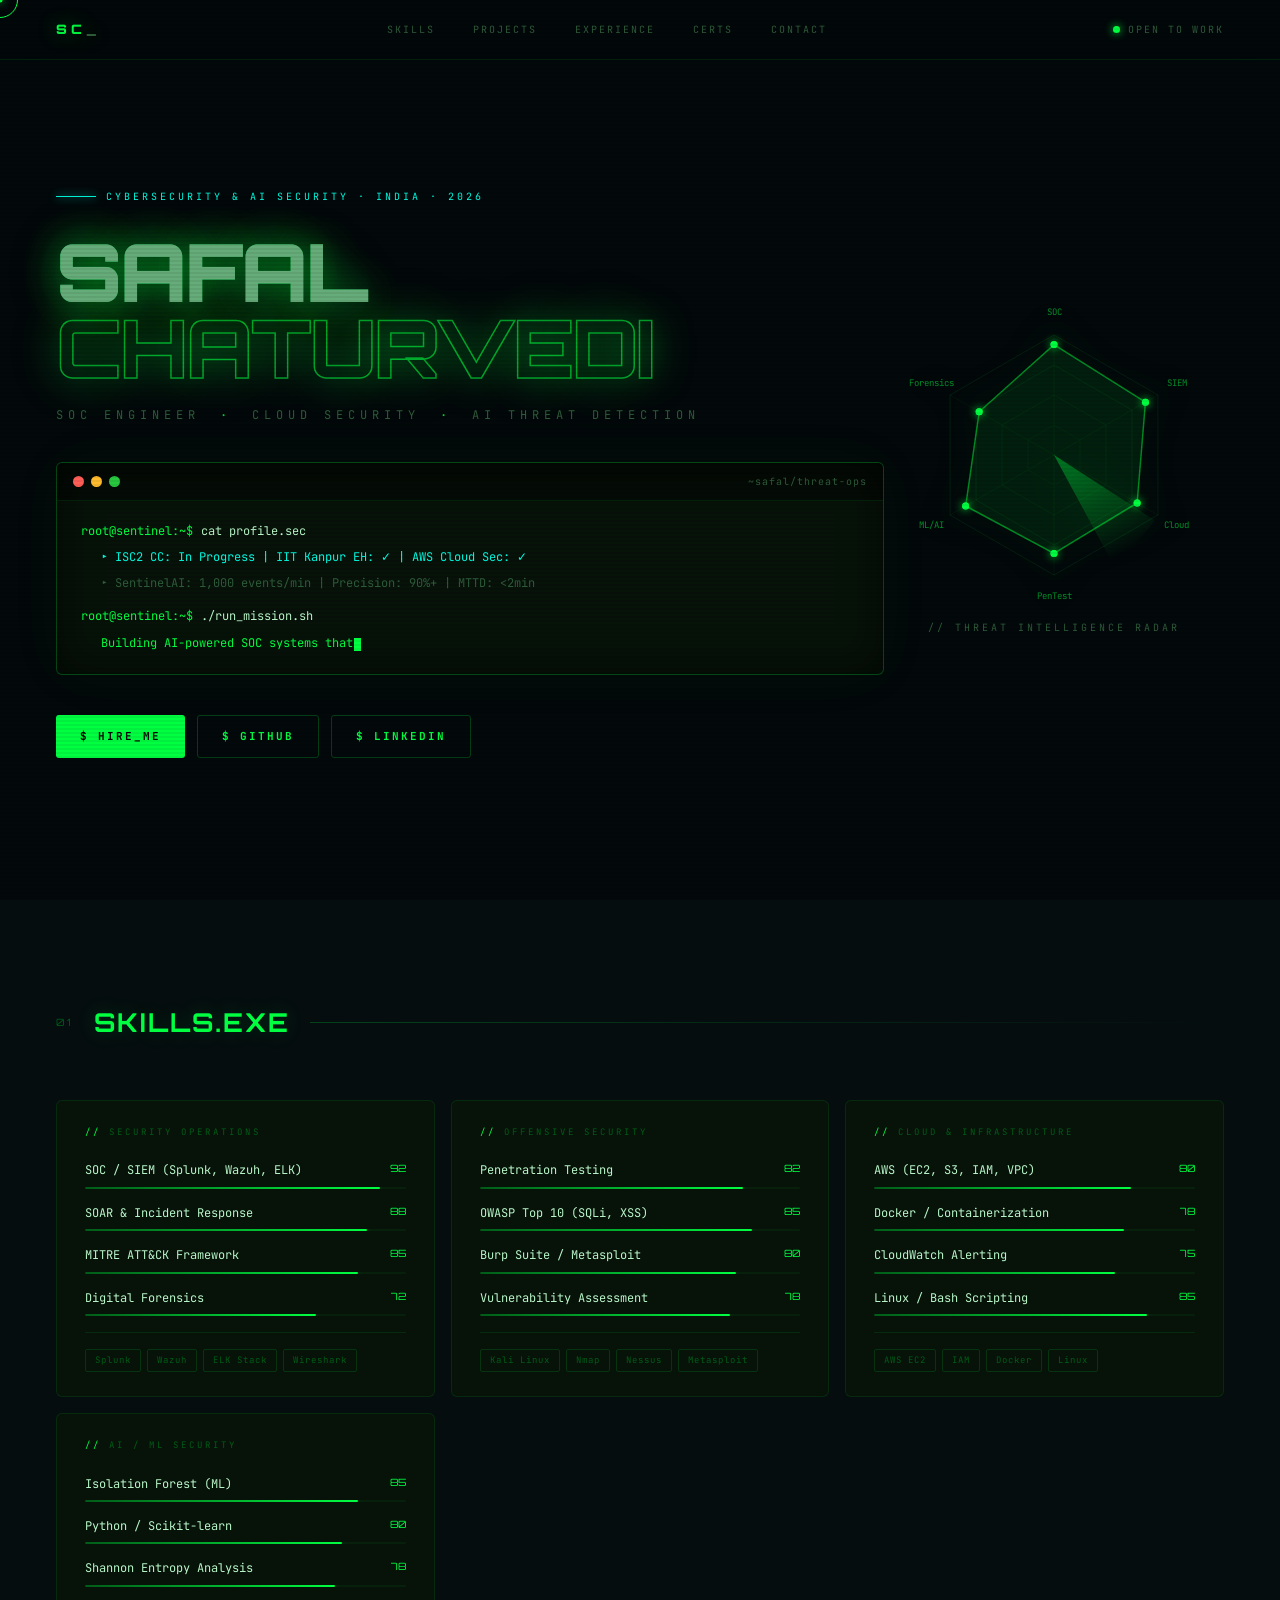
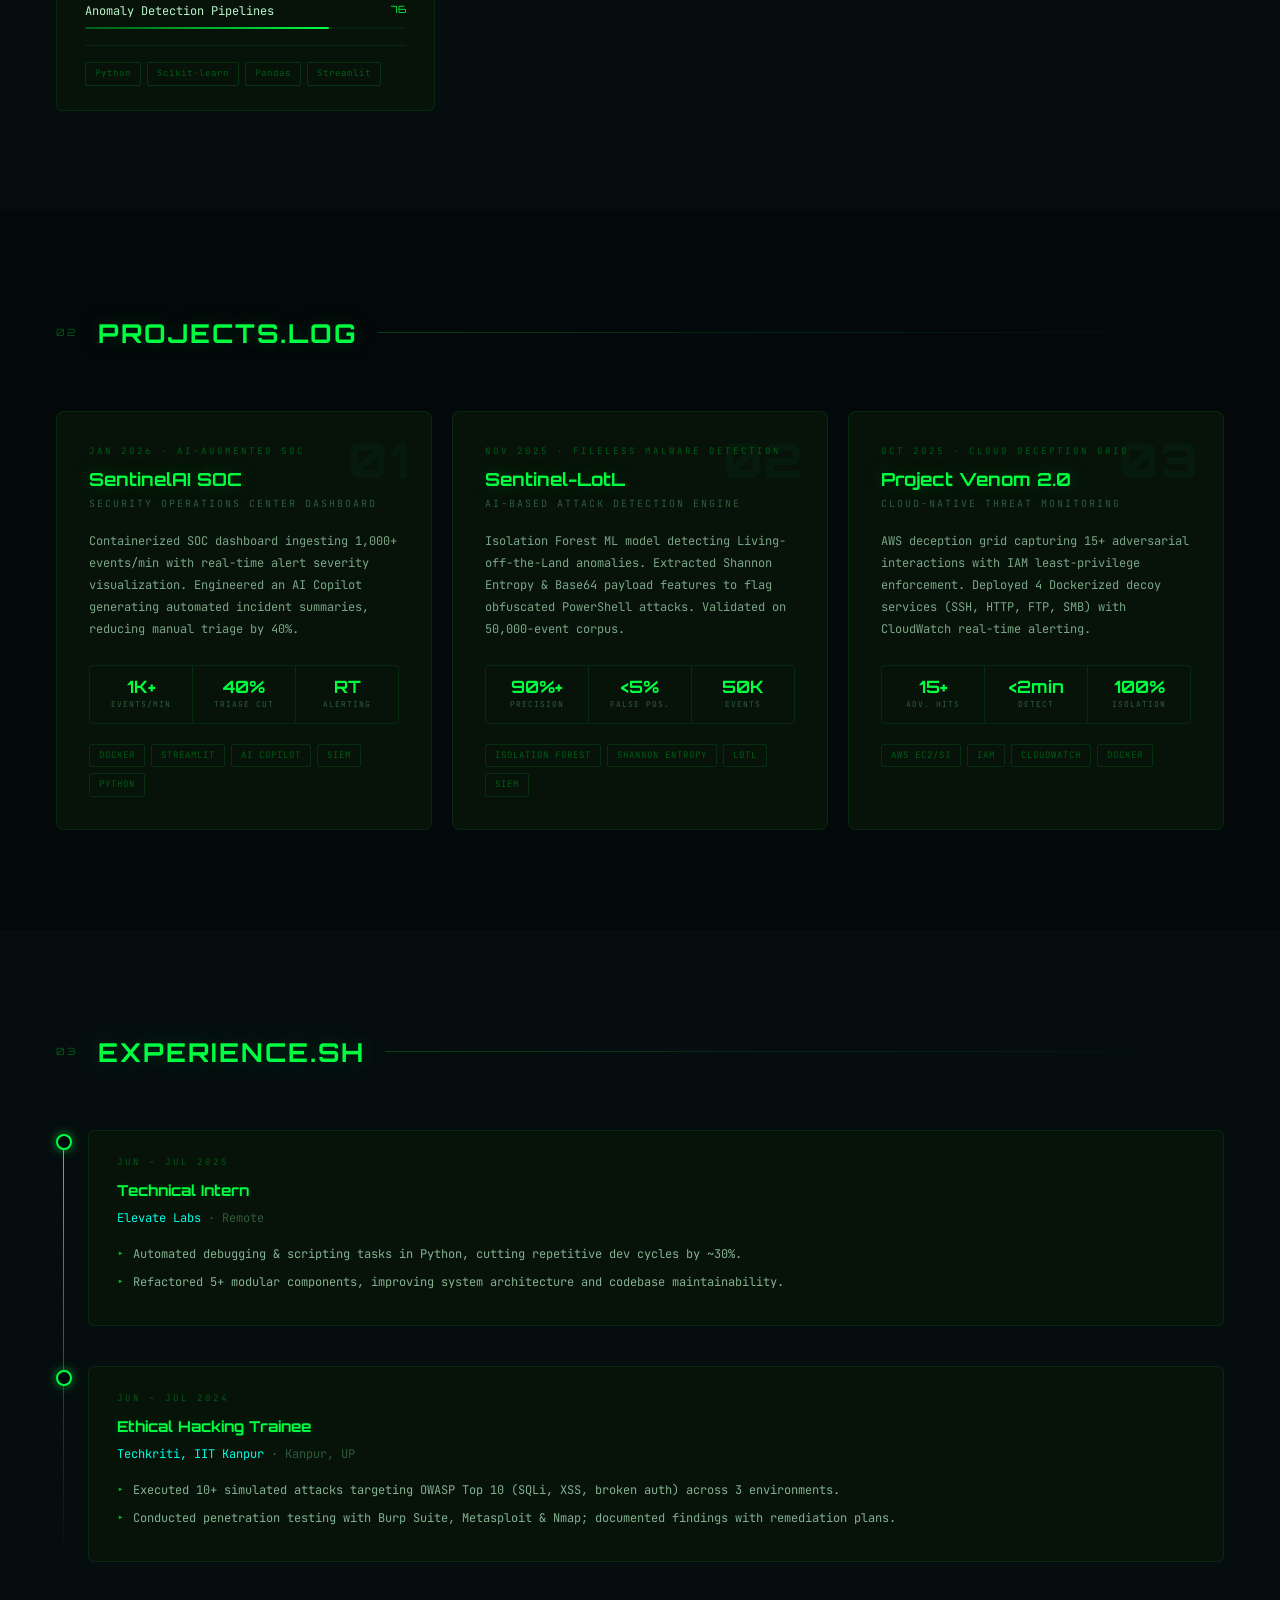
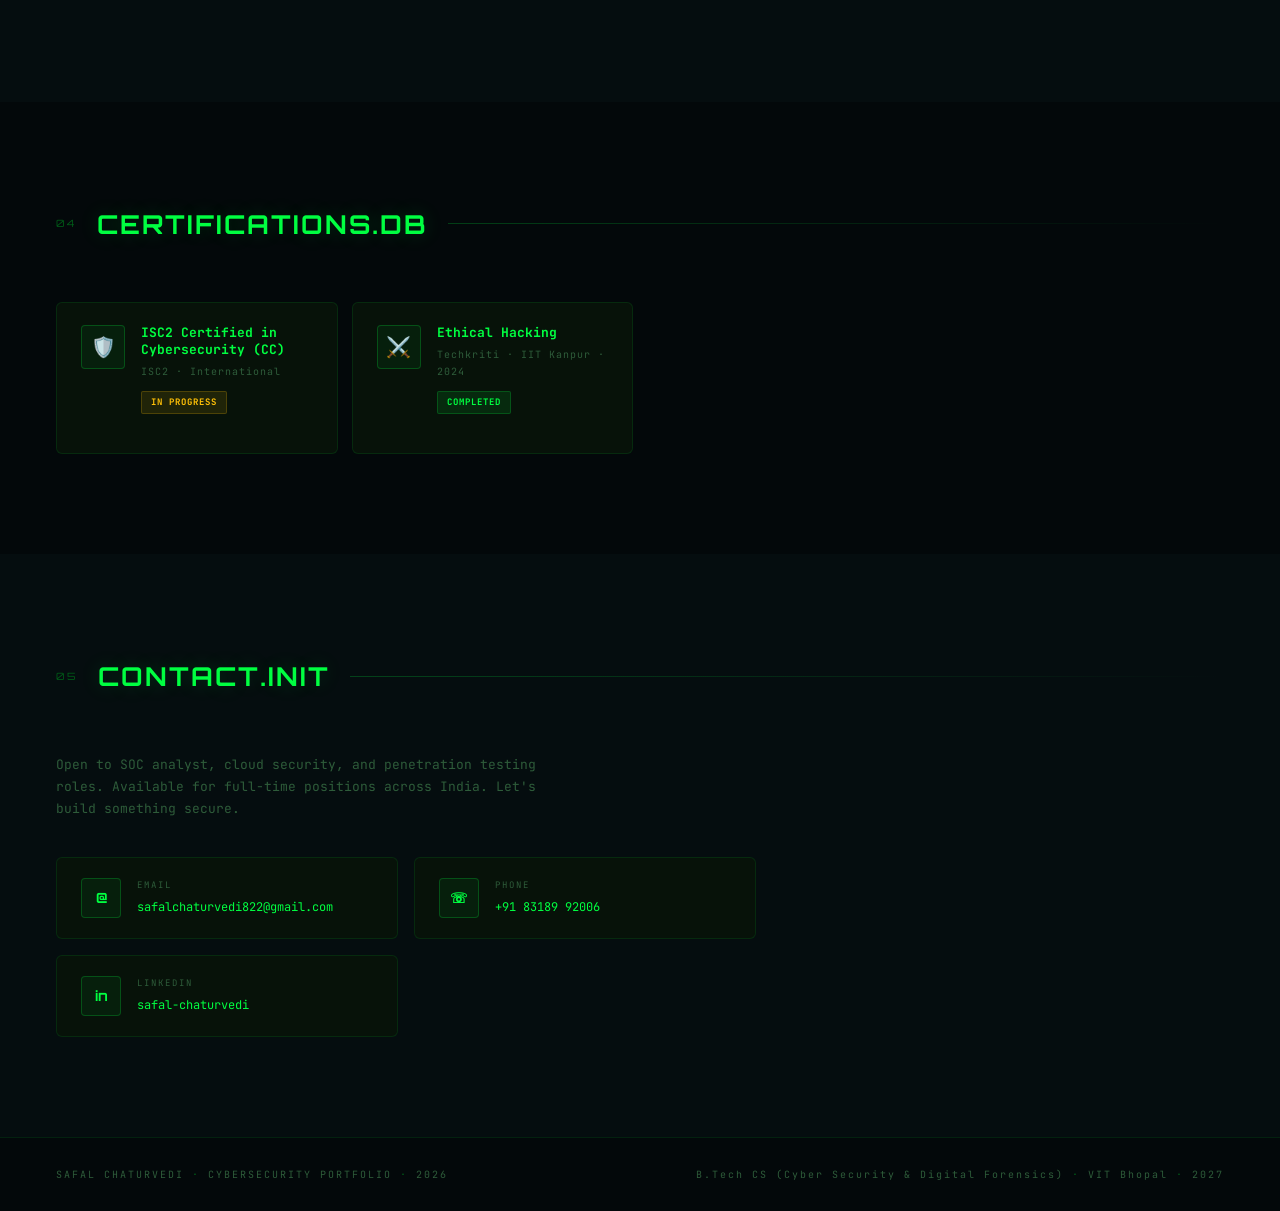
==== commit aefc67e8: "Separate CSS and JS from index.html into style.css and script.js Agent-Logs-Url: https://github.com/" ====
--- a/index.html
+++ b/index.html
@@ -5,512 +5,7 @@
 <meta name="viewport" content="width=device-width, initial-scale=1.0">
 <title>Safal Chaturvedi — Cyber Portfolio</title>
 <link href="https://fonts.googleapis.com/css2?family=JetBrains+Mono:ital,wght@0,300;0,400;0,500;0,700;0,800;1,400&family=Orbitron:wght@400;600;700;900&family=Share+Tech+Mono&display=swap" rel="stylesheet">
-<style>
-:root {
-  --g: #00ff41;
-  --g2: #00cc33;
-  --g3: #005c18;
-  --g4: rgba(0,255,65,0.06);
-  --gg: rgba(0,255,65,0.18);
-  --bg: #03080a;
-  --bg2: #050d0f;
-  --s: #071209;
-  --s2: #0b1a10;
-  --c: #00ffe5;
-  --am: #ffc107;
-  --r: #ff3355;
-  --tx: #b8f5c8;
-  --mu: #2e5c3a;
-  --br: rgba(0,255,65,0.1);
-  --br2: rgba(0,255,65,0.22);
-}
-
-*, *::before, *::after { box-sizing: border-box; margin: 0; padding: 0; }
-html { scroll-behavior: smooth; }
-
-::-webkit-scrollbar { width: 4px; }
-::-webkit-scrollbar-track { background: var(--bg); }
-::-webkit-scrollbar-thumb { background: var(--g3); border-radius: 2px; }
-
-body {
-  background: var(--bg);
-  color: var(--tx);
-  font-family: 'JetBrains Mono', monospace;
-  font-size: 13px;
-  line-height: 1.7;
-  cursor: none;
-  overflow-x: hidden;
-}
-
-/* ═══ CURSOR ═══ */
-#cur, #cur2 {
-  position: fixed;
-  pointer-events: none;
-  z-index: 9999;
-  transform: translate(-50%,-50%);
-  border-radius: 50%;
-  transition: transform 0.1s;
-}
-#cur  { width: 36px; height: 36px; border: 1px solid var(--g); mix-blend-mode: screen; transition: width 0.3s, height 0.3s; }
-#cur2 { width: 5px; height: 5px; background: var(--g); box-shadow: 0 0 8px var(--g); }
-body:has(a:hover) #cur, body:has(button:hover) #cur { width: 56px; height: 56px; background: var(--gg); }
-
-/* ═══ SCANLINES ═══ */
-body::before {
-  content: '';
-  position: fixed; inset: 0;
-  background: repeating-linear-gradient(0deg, transparent, transparent 2px, rgba(0,0,0,0.06) 2px, rgba(0,0,0,0.06) 4px);
-  pointer-events: none; z-index: 900;
-}
-
-/* ═══ NAV ═══ */
-nav {
-  position: fixed; top: 0; left: 0; right: 0;
-  z-index: 500;
-  padding: 0 56px;
-  height: 60px;
-  display: flex; align-items: center; justify-content: space-between;
-  background: rgba(3,8,10,0.85);
-  backdrop-filter: blur(20px) saturate(1.5);
-  border-bottom: 1px solid var(--br);
-}
-.nlogo {
-  font-family: 'Orbitron', monospace;
-  font-size: 13px; font-weight: 900;
-  color: var(--g);
-  letter-spacing: 4px;
-  text-shadow: 0 0 20px rgba(0,255,65,0.4);
-  text-decoration: none;
-}
-.nlogo em { color: var(--mu); font-style: normal; }
-.nlinks { display: flex; gap: 8px; }
-.nlinks a {
-  color: var(--mu);
-  text-decoration: none;
-  font-size: 10px; letter-spacing: 2px; text-transform: uppercase;
-  padding: 6px 14px;
-  border: 1px solid transparent;
-  border-radius: 2px;
-  transition: all 0.2s;
-  cursor: none;
-}
-.nlinks a:hover { color: var(--g); border-color: var(--br2); background: var(--g4); }
-.nav-status {
-  display: flex; align-items: center; gap: 8px;
-  font-size: 10px; color: var(--mu); letter-spacing: 2px;
-}
-.pulse-dot {
-  width: 7px; height: 7px; border-radius: 50%;
-  background: var(--g);
-  box-shadow: 0 0 8px var(--g);
-  animation: pdot 2s ease-in-out infinite;
-}
-@keyframes pdot { 0%,100%{box-shadow:0 0 6px var(--g)} 50%{box-shadow:0 0 18px var(--g),0 0 30px rgba(0,255,65,0.4)} }
-
-/* ═══ HERO ═══ */
-.hero {
-  min-height: 100vh;
-  display: flex; align-items: center;
-  padding: 100px 56px 60px;
-  position: relative;
-  overflow: hidden;
-}
-#hero-canvas {
-  position: absolute; inset: 0;
-  pointer-events: none; z-index: 0;
-}
-.hero-left { position: relative; z-index: 2; flex: 1; }
-.hero-right { position: relative; z-index: 2; width: 340px; flex-shrink: 0; }
-
-.pre-tag {
-  display: inline-flex; align-items: center; gap: 10px;
-  font-size: 10px; color: var(--c); letter-spacing: 3px; text-transform: uppercase;
-  margin-bottom: 28px;
-  animation: fadein 1s ease both;
-}
-.pre-tag::before {
-  content: '';
-  display: block; width: 40px; height: 1px;
-  background: var(--c);
-  box-shadow: 0 0 8px var(--c);
-}
-
-.hero-name {
-  font-family: 'Orbitron', monospace;
-  font-size: clamp(42px, 6.5vw, 80px);
-  font-weight: 900;
-  line-height: 0.95;
-  color: var(--g);
-  text-shadow: 0 0 40px rgba(0,255,65,0.35), 0 0 80px rgba(0,255,65,0.1);
-  letter-spacing: -2px;
-  margin-bottom: 20px;
-  animation: fadein 1s ease 0.15s both;
-}
-.hero-name .line2 { color: transparent; -webkit-text-stroke: 1.5px rgba(0,255,65,0.6); }
-
-.hero-role {
-  font-size: 12px; color: var(--mu); letter-spacing: 5px; text-transform: uppercase;
-  margin-bottom: 36px;
-  animation: fadein 1s ease 0.3s both;
-}
-.hero-role span { color: var(--g2); margin: 0 8px; }
-
-/* TERMINAL BLOCK */
-.term {
-  background: var(--s);
-  border: 1px solid var(--br2);
-  border-radius: 6px;
-  overflow: hidden;
-  margin-bottom: 40px;
-  animation: fadein 1s ease 0.45s both;
-  box-shadow: 0 0 60px rgba(0,255,65,0.04), inset 0 0 40px rgba(0,0,0,0.6);
-}
-.term-head {
-  padding: 10px 16px;
-  background: rgba(0,0,0,0.4);
-  border-bottom: 1px solid var(--br);
-  display: flex; align-items: center; gap: 7px;
-}
-.td { width: 11px; height: 11px; border-radius: 50%; }
-.td.r { background: #ff5f57; }
-.td.y { background: #febc2e; }
-.td.g { background: #28c840; }
-.term-path { margin-left: auto; font-size: 10px; color: var(--mu); letter-spacing: 1px; }
-.term-body { padding: 20px 24px; }
-.tline { margin-bottom: 6px; font-size: 12px; }
-.tprompt { color: var(--g); margin-right: 8px; }
-.tcmd { color: var(--tx); }
-.tout { color: var(--mu); padding-left: 20px; }
-.tout.hi { color: var(--c); }
-.tout.ok { color: var(--g); }
-#typed-line { display: inline; }
-.tcursor { display: inline-block; width: 7px; height: 13px; background: var(--g); vertical-align: text-bottom; animation: blink 1s step-end infinite; margin-left: 1px; }
-@keyframes blink { 50% { opacity: 0; } }
-
-.cta-row { display: flex; gap: 12px; flex-wrap: wrap; animation: fadein 1s ease 0.6s both; }
-.btn {
-  display: inline-flex; align-items: center; gap: 8px;
-  padding: 11px 24px;
-  font-family: 'JetBrains Mono', monospace;
-  font-size: 11px; font-weight: 700; letter-spacing: 2px; text-transform: uppercase;
-  text-decoration: none;
-  border-radius: 3px;
-  cursor: none;
-  transition: all 0.25s;
-}
-.btn-p { background: var(--g); color: #020b04; }
-.btn-p:hover { background: #00e538; box-shadow: 0 0 40px rgba(0,255,65,0.35); transform: translateY(-2px); }
-.btn-s { border: 1px solid var(--br2); color: var(--g); background: transparent; }
-.btn-s:hover { background: var(--g4); border-color: var(--g); box-shadow: 0 0 20px rgba(0,255,65,0.1); transform: translateY(-2px); }
-
-/* ═══ RADAR ═══ */
-.radar-wrap {
-  display: flex; flex-direction: column; align-items: center;
-  animation: fadein 1.2s ease 0.7s both;
-}
-#radar-canvas {
-  filter: drop-shadow(0 0 20px rgba(0,255,65,0.2));
-}
-.radar-label {
-  font-size: 10px; color: var(--mu); letter-spacing: 3px; text-transform: uppercase; margin-top: 14px;
-}
-
-/* ═══ SECTIONS ═══ */
-section { padding: 100px 56px; position: relative; }
-section:nth-child(even) { background: var(--bg2); }
-
-.sec-head {
-  display: flex; align-items: center; gap: 20px; margin-bottom: 56px;
-}
-.sec-num {
-  font-family: 'Orbitron', monospace;
-  font-size: 10px; color: var(--g3); letter-spacing: 3px;
-}
-.sec-title {
-  font-family: 'Orbitron', monospace;
-  font-size: clamp(18px, 3vw, 26px); font-weight: 700;
-  color: var(--g); letter-spacing: 2px; text-transform: uppercase;
-  text-shadow: 0 0 20px rgba(0,255,65,0.2);
-}
-.sec-line {
-  flex: 1; height: 1px;
-  background: linear-gradient(90deg, var(--br2), transparent);
-}
-
-/* ═══ SKILLS ═══ */
-.skills-hex { display: grid; grid-template-columns: repeat(auto-fill, minmax(300px, 1fr)); gap: 16px; }
-.skill-block {
-  background: var(--s);
-  border: 1px solid var(--br);
-  border-radius: 6px;
-  padding: 24px 28px;
-  transition: all 0.3s;
-  position: relative;
-  overflow: hidden;
-}
-.skill-block::after {
-  content: '';
-  position: absolute;
-  top: 0; left: 0; right: 0; height: 2px;
-  background: linear-gradient(90deg, transparent, var(--g), transparent);
-  opacity: 0;
-  transition: opacity 0.3s;
-}
-.skill-block:hover { border-color: var(--br2); box-shadow: 0 0 40px rgba(0,255,65,0.04); }
-.skill-block:hover::after { opacity: 1; }
-
-.scat {
-  font-size: 9px; color: var(--g3); letter-spacing: 3px; text-transform: uppercase;
-  margin-bottom: 20px; display: flex; align-items: center; gap: 8px;
-}
-.scat::before { content: '//'; color: var(--g); }
-
-.srow { margin-bottom: 14px; }
-.snr { display: flex; justify-content: space-between; margin-bottom: 6px; font-size: 12px; }
-.sn { color: var(--tx); }
-.sp { font-size: 10px; color: var(--g); font-family: 'Orbitron', monospace; }
-.sbar { height: 2px; background: rgba(0,255,65,0.06); border-radius: 1px; overflow: hidden; }
-.sfill {
-  height: 100%;
-  background: linear-gradient(90deg, var(--g3), var(--g));
-  box-shadow: 0 0 6px rgba(0,255,65,0.4);
-  border-radius: 1px;
-  width: 0;
-  transition: width 1.4s cubic-bezier(0.16,1,0.3,1);
-}
-.stool-row { display: flex; flex-wrap: wrap; gap: 6px; margin-top: 16px; padding-top: 16px; border-top: 1px solid var(--br); }
-.stool {
-  font-size: 9px; letter-spacing: 1px; padding: 3px 9px;
-  border: 1px solid rgba(0,255,65,0.14);
-  border-radius: 2px; color: var(--g3);
-  transition: all 0.2s;
-  cursor: default;
-}
-.stool:hover { color: var(--g); border-color: var(--br2); background: var(--g4); }
-
-/* ═══ PROJECTS ═══ */
-.proj-grid { display: grid; grid-template-columns: repeat(auto-fill, minmax(360px, 1fr)); gap: 20px; }
-.proj-card {
-  background: var(--s);
-  border: 1px solid var(--br);
-  border-radius: 8px;
-  padding: 32px;
-  transition: all 0.35s;
-  position: relative;
-  overflow: hidden;
-  cursor: none;
-}
-.proj-card::before {
-  content: attr(data-num);
-  position: absolute;
-  right: 24px; top: 24px;
-  font-family: 'Orbitron', monospace;
-  font-size: 48px; font-weight: 900;
-  color: rgba(0,255,65,0.04);
-  line-height: 1;
-}
-.proj-card:hover {
-  border-color: var(--br2);
-  box-shadow: 0 20px 60px rgba(0,0,0,0.5), 0 0 60px rgba(0,255,65,0.05);
-  transform: translateY(-6px);
-}
-.proj-card:hover .proj-indicator { width: 100%; }
-.proj-indicator {
-  position: absolute; top: 0; left: 0; width: 0; height: 2px;
-  background: linear-gradient(90deg, var(--g3), var(--g));
-  transition: width 0.5s ease;
-}
-.proj-date { font-size: 9px; color: var(--g3); letter-spacing: 3px; text-transform: uppercase; margin-bottom: 10px; }
-.proj-name {
-  font-family: 'Orbitron', monospace;
-  font-size: 18px; font-weight: 700;
-  color: var(--g);
-  text-shadow: 0 0 20px rgba(0,255,65,0.25);
-  margin-bottom: 4px; line-height: 1.2;
-}
-.proj-sub { font-size: 10px; color: var(--mu); letter-spacing: 2px; text-transform: uppercase; margin-bottom: 18px; }
-.proj-desc { font-size: 12px; color: var(--tx); opacity: 0.65; line-height: 1.85; margin-bottom: 24px; }
-.proj-metrics {
-  display: flex; gap: 0;
-  border: 1px solid var(--br);
-  border-radius: 4px;
-  overflow: hidden;
-  margin-bottom: 20px;
-}
-.pm {
-  flex: 1;
-  padding: 12px 8px; text-align: center;
-  border-right: 1px solid var(--br);
-}
-.pm:last-child { border-right: none; }
-.pm-val {
-  font-family: 'Orbitron', monospace;
-  font-size: 17px; font-weight: 700;
-  color: var(--g); line-height: 1;
-  margin-bottom: 3px;
-}
-.pm-lbl { font-size: 8px; color: var(--mu); letter-spacing: 1px; text-transform: uppercase; }
-.proj-tags { display: flex; flex-wrap: wrap; gap: 6px; }
-.ptag {
-  font-size: 9px; letter-spacing: 1px; padding: 3px 9px;
-  border: 1px solid rgba(0,255,65,0.12);
-  border-radius: 2px; color: var(--g3); text-transform: uppercase;
-}
-
-/* ═══ TIMELINE ═══ */
-.timeline { position: relative; padding-left: 32px; }
-.timeline::before {
-  content: '';
-  position: absolute; left: 7px; top: 8px; bottom: 8px; width: 1px;
-  background: linear-gradient(180deg, var(--g), var(--g3) 60%, transparent);
-}
-.tl-item { margin-bottom: 40px; position: relative; }
-.tl-dot {
-  position: absolute; left: -32px; top: 4px;
-  width: 16px; height: 16px;
-  border: 2px solid var(--g);
-  border-radius: 50%;
-  background: var(--bg);
-  box-shadow: 0 0 12px rgba(0,255,65,0.4), 0 0 0 4px rgba(0,255,65,0.06);
-}
-.tl-card {
-  background: var(--s);
-  border: 1px solid var(--br);
-  border-radius: 6px;
-  padding: 24px 28px;
-  transition: border-color 0.3s;
-}
-.tl-card:hover { border-color: var(--br2); }
-.tl-period { font-size: 9px; color: var(--g3); letter-spacing: 3px; text-transform: uppercase; margin-bottom: 8px; }
-.tl-role {
-  font-family: 'Orbitron', monospace;
-  font-size: 15px; font-weight: 700;
-  color: var(--g); margin-bottom: 4px;
-  text-shadow: 0 0 12px rgba(0,255,65,0.2);
-}
-.tl-co { font-size: 12px; color: var(--mu); margin-bottom: 16px; }
-.tl-co span { color: var(--c); }
-.tl-pts { list-style: none; }
-.tl-pts li {
-  font-size: 12px; color: var(--tx); opacity: 0.7;
-  padding-left: 16px; position: relative; margin-bottom: 8px;
-}
-.tl-pts li::before { content: '▸'; position: absolute; left: 0; color: var(--g); }
-
-/* ═══ CERTS ═══ */
-.cert-grid { display: grid; grid-template-columns: repeat(auto-fill, minmax(260px, 1fr)); gap: 14px; }
-.cert-card {
-  background: var(--s);
-  border: 1px solid var(--br);
-  border-radius: 6px;
-  padding: 22px 24px;
-  display: flex; gap: 16px; align-items: flex-start;
-  transition: all 0.3s;
-}
-.cert-card:hover { border-color: var(--br2); }
-.cert-icon-wrap {
-  width: 44px; height: 44px;
-  border: 1px solid var(--br2);
-  border-radius: 4px;
-  display: flex; align-items: center; justify-content: center;
-  font-size: 20px; flex-shrink: 0;
-  background: var(--g4);
-}
-.cert-name { font-size: 13px; font-weight: 700; color: var(--g); margin-bottom: 4px; line-height: 1.3; }
-.cert-by { font-size: 10px; color: var(--mu); letter-spacing: 1px; margin-bottom: 10px; }
-.badge-st {
-  display: inline-block; font-size: 9px; padding: 3px 9px;
-  border-radius: 2px; letter-spacing: 1px; text-transform: uppercase; font-weight: 700;
-}
-.st-done { background: rgba(0,255,65,0.1); color: var(--g); border: 1px solid rgba(0,255,65,0.2); }
-.st-prog { background: rgba(255,193,7,0.1); color: var(--am); border: 1px solid rgba(255,193,7,0.2); }
-
-/* ═══ CONTACT ═══ */
-.contact-wrap {
-  display: grid; grid-template-columns: 1fr 1fr; gap: 16px;
-  max-width: 700px;
-}
-.cont-card {
-  background: var(--s);
-  border: 1px solid var(--br);
-  border-radius: 6px;
-  padding: 20px 24px;
-  display: flex; gap: 16px; align-items: center;
-  text-decoration: none;
-  transition: all 0.3s;
-  cursor: none;
-}
-.cont-card:hover { border-color: var(--br2); background: var(--s2); transform: translateX(4px); }
-.cont-icon {
-  width: 40px; height: 40px; border-radius: 4px;
-  border: 1px solid var(--br2);
-  display: flex; align-items: center; justify-content: center;
-  font-size: 14px; flex-shrink: 0;
-  background: var(--g4);
-  color: var(--g);
-  font-family: 'Orbitron', monospace; font-weight: 700;
-}
-.cont-lbl { font-size: 9px; color: var(--mu); letter-spacing: 2px; text-transform: uppercase; margin-bottom: 4px; }
-.cont-val { font-size: 12px; color: var(--g); font-family: 'JetBrains Mono', monospace; }
-
-/* ═══ FOOTER ═══ */
-footer {
-  border-top: 1px solid var(--br);
-  padding: 28px 56px;
-  display: flex; justify-content: space-between; align-items: center;
-  font-size: 10px; color: var(--mu); letter-spacing: 2px;
-}
-footer span { color: var(--g3); }
-
-/* ═══ SCROLL REVEAL ═══ */
-.rv { opacity: 0; transform: translateY(24px); transition: opacity 0.8s ease, transform 0.8s ease; }
-.rv.in { opacity: 1; transform: none; }
-
-/* ═══ GLITCH ═══ */
-@keyframes glitch1 {
-  0%,100%{clip-path:inset(0 0 95% 0);transform:translate(-3px,0)}
-  50%{clip-path:inset(30% 0 50% 0);transform:translate(3px,0)}
-}
-@keyframes glitch2 {
-  0%,100%{clip-path:inset(80% 0 5% 0);transform:translate(3px,0)}
-  50%{clip-path:inset(50% 0 20% 0);transform:translate(-3px,0)}
-}
-.glitch-wrap { position: relative; display: inline-block; }
-.glitch-wrap::before, .glitch-wrap::after {
-  content: attr(data-text);
-  position: absolute; inset: 0;
-  font-family: inherit; font-size: inherit; font-weight: inherit;
-  color: var(--c);
-}
-.glitch-wrap::before { animation: glitch1 4s infinite step-end; opacity: 0.5; }
-.glitch-wrap::after  { animation: glitch2 4s infinite step-end 0.5s; opacity: 0.4; color: var(--r); }
-
-/* ═══ ANIMS ═══ */
-@keyframes fadein { from { opacity: 0; transform: translateY(20px); } to { opacity: 1; transform: none; } }
-
-/* ═══ FLOATING TAGS ═══ */
-.float-tags {
-  position: absolute; right: 0; top: 50%; transform: translateY(-50%);
-  display: flex; flex-direction: column; gap: 8px;
-  pointer-events: none; opacity: 0.5;
-}
-.ftag {
-  font-size: 9px; letter-spacing: 2px; color: var(--g3);
-  border-right: 2px solid var(--g3);
-  padding-right: 12px; text-transform: uppercase;
-  text-align: right;
-}
-
-@media (max-width: 900px) {
-  .hero { flex-direction: column; padding: 100px 24px 60px; }
-  .hero-right { width: 100%; margin-top: 40px; }
-  nav { padding: 0 24px; }
-  .nlinks { display: none; }
-  section { padding: 70px 24px; }
-  footer { flex-direction: column; gap: 10px; text-align: center; }
-  .contact-wrap { grid-template-columns: 1fr; }
-}
-</style>
+<link rel="stylesheet" href="style.css">
 </head>
 <body>
 
@@ -799,195 +294,6 @@
   <div>B.Tech CS (Cyber Security &amp; Digital Forensics) <span>·</span> VIT Bhopal <span>·</span> 2027</div>
 </footer>
 
-<script>
-/* ═══════════════════════════════
-   CURSOR
-══════════════════════════════ */
-const cur = document.getElementById('cur');
-const cur2 = document.getElementById('cur2');
-let mx=0,my=0,cx=0,cy=0;
-document.addEventListener('mousemove',e=>{mx=e.clientX;my=e.clientY;cur2.style.left=mx+'px';cur2.style.top=my+'px';});
-(function animCur(){cx+=(mx-cx)*0.1;cy+=(my-cy)*0.1;cur.style.left=cx+'px';cur.style.top=cy+'px';requestAnimationFrame(animCur);})();
-
-/* ═══════════════════════════════
-   HERO PARTICLE FIELD
-══════════════════════════════ */
-const hc=document.getElementById('hero-canvas');
-const hx=hc.getContext('2d');
-function resizeHero(){hc.width=window.innerWidth;hc.height=window.innerHeight;}
-resizeHero();
-window.addEventListener('resize',resizeHero);
-
-const CHARS='01アイウエオカキ<>[]{}#$%&*ABCDEFsec';
-const cols=Math.floor(window.innerWidth/18);
-const drops=Array(cols).fill(0).map(()=>Math.random()*-100);
-const speeds=Array(cols).fill(0).map(()=>0.3+Math.random()*0.7);
-const opacities=Array(cols).fill(0).map(()=>0.3+Math.random()*0.7);
-
-function drawMatrix(){
-  hx.fillStyle='rgba(3,8,10,0.06)';
-  hx.fillRect(0,0,hc.width,hc.height);
-  for(let i=0;i<cols;i++){
-    const ch=CHARS[Math.floor(Math.random()*CHARS.length)];
-    const brightness=Math.random()>0.97?1:0.25;
-    hx.fillStyle=`rgba(0,255,65,${brightness*opacities[i]})`;
-    hx.font=`${11+Math.random()*4}px JetBrains Mono`;
-    hx.fillText(ch,i*18,drops[i]*18);
-    drops[i]+=speeds[i];
-    if(drops[i]*18>hc.height&&Math.random()>0.97)drops[i]=0;
-  }
-}
-setInterval(drawMatrix,60);
-
-/* ═══════════════════════════════
-   RADAR
-══════════════════════════════ */
-const rc=document.getElementById('radar-canvas');
-const rx=rc.getContext('2d');
-const cx2=150,cy2=150,R=120;
-const skills=['SOC','SIEM','Cloud','PenTest','ML/AI','Forensics'];
-const vals=[0.92,0.88,0.80,0.82,0.85,0.72];
-const cols2=['#00ff41','#00cc33','#00aa28','#007a1f','#005c18','#003d10'];
-let radarAngle=0;
-
-function drawRadar(){
-  rx.clearRect(0,0,300,300);
-  const n=6;
-  for(let ring=1;ring<=4;ring++){
-    const r=(R/4)*ring;
-    rx.beginPath();
-    for(let i=0;i<n;i++){
-      const a=(i/n)*Math.PI*2-Math.PI/2;
-      const x=cx2+r*Math.cos(a),y=cy2+r*Math.sin(a);
-      i===0?rx.moveTo(x,y):rx.lineTo(x,y);
-    }
-    rx.closePath();
-    rx.strokeStyle=`rgba(0,255,65,${0.06+ring*0.03})`;
-    rx.lineWidth=0.5;
-    rx.stroke();
-  }
-  for(let i=0;i<n;i++){
-    const a=(i/n)*Math.PI*2-Math.PI/2;
-    rx.beginPath();
-    rx.moveTo(cx2,cy2);
-    rx.lineTo(cx2+R*Math.cos(a),cy2+R*Math.sin(a));
-    rx.strokeStyle='rgba(0,255,65,0.1)';
-    rx.lineWidth=0.5;
-    rx.stroke();
-  }
-  // scan line
-  rx.save();
-  rx.translate(cx2,cy2);
-  rx.rotate(radarAngle);
-  const grad=rx.createLinearGradient(0,0,R,0);
-  grad.addColorStop(0,'rgba(0,255,65,0.4)');
-  grad.addColorStop(1,'rgba(0,255,65,0)');
-  rx.beginPath();
-  rx.moveTo(0,0);
-  rx.arc(0,0,R,-0.5,0,false);
-  rx.fillStyle=grad;
-  rx.fill();
-  rx.restore();
-  radarAngle+=0.025;
-
-  // skill fill
-  rx.beginPath();
-  for(let i=0;i<n;i++){
-    const a=(i/n)*Math.PI*2-Math.PI/2;
-    const r=R*vals[i];
-    const x=cx2+r*Math.cos(a),y=cy2+r*Math.sin(a);
-    i===0?rx.moveTo(x,y):rx.lineTo(x,y);
-  }
-  rx.closePath();
-  rx.fillStyle='rgba(0,255,65,0.08)';
-  rx.fill();
-  rx.strokeStyle='rgba(0,255,65,0.5)';
-  rx.lineWidth=1.5;
-  rx.stroke();
-
-  // dots + labels
-  for(let i=0;i<n;i++){
-    const a=(i/n)*Math.PI*2-Math.PI/2;
-    const r=R*vals[i];
-    const dx=cx2+r*Math.cos(a),dy=cy2+r*Math.sin(a);
-    rx.beginPath();
-    rx.arc(dx,dy,3.5,0,Math.PI*2);
-    rx.fillStyle=cols2[0];
-    rx.fill();
-    rx.shadowColor=cols2[0];
-    rx.shadowBlur=8;
-    rx.fill();
-    rx.shadowBlur=0;
-
-    const lx=cx2+(R+22)*Math.cos(a);
-    const ly=cy2+(R+22)*Math.sin(a);
-    rx.fillStyle='rgba(0,255,65,0.55)';
-    rx.font='9px JetBrains Mono';
-    rx.textAlign='center';
-    rx.textBaseline='middle';
-    rx.fillText(skills[i],lx,ly);
-  }
-  requestAnimationFrame(drawRadar);
-}
-drawRadar();
-
-/* ═══════════════════════════════
-   TYPED TEXT
-══════════════════════════════ */
-const msgs=[
-  'Building AI-powered SOC systems that think before threats strike.',
-  'Detecting LotL attacks with 90%+ ML precision on 50K event corpora.',
-  'Architecting AWS deception grids — catching adversaries in under 2 minutes.',
-  'Automating triage: 40% reduction in manual incident response overhead.',
-];
-let ti=0,ci=0,del=false;
-const tel=document.getElementById('typed-line');
-function typer(){
-  const cur2t=msgs[ti];
-  if(!del){tel.textContent=cur2t.slice(0,ci++);if(ci>cur2t.length){del=true;setTimeout(typer,2200);return;}}
-  else{tel.textContent=cur2t.slice(0,ci--);if(ci<0){del=false;ti=(ti+1)%msgs.length;ci=0;}}
-  setTimeout(typer,del?18:40);
-}
-typer();
-
-/* ═══════════════════════════════
-   SCROLL REVEAL
-══════════════════════════════ */
-const obs=new IntersectionObserver(entries=>{
-  entries.forEach((e,i)=>{
-    if(e.isIntersecting){setTimeout(()=>e.target.classList.add('in'),i*70);}
-  });
-},{threshold:0.08});
-document.querySelectorAll('.rv').forEach(el=>obs.observe(el));
-
-/* ═══════════════════════════════
-   SKILL BARS ON SCROLL
-══════════════════════════════ */
-const sobs=new IntersectionObserver(entries=>{
-  entries.forEach(e=>{
-    if(e.isIntersecting){
-      e.target.querySelectorAll('.sfill').forEach(b=>{
-        setTimeout(()=>{b.style.width=b.dataset.w+'%';},200);
-      });
-    }
-  });
-},{threshold:0.3});
-document.querySelectorAll('.skill-block').forEach(b=>sobs.observe(b));
-
-/* ═══════════════════════════════
-   NAV ACTIVE SCROLL
-══════════════════════════════ */
-const navLinks=document.querySelectorAll('.nlinks a');
-window.addEventListener('scroll',()=>{
-  const pos=window.scrollY+200;
-  document.querySelectorAll('section[id]').forEach(s=>{
-    if(pos>=s.offsetTop&&pos<s.offsetTop+s.offsetHeight){
-      navLinks.forEach(a=>{
-        a.style.color=a.getAttribute('href')==='#'+s.id?'var(--g)':'';
-      });
-    }
-  });
-});
-</script>
+<script src="script.js"></script>
 </body>
 </html>
--- a/style.css
+++ b/style.css
@@ -0,0 +1,504 @@
+:root {
+  --g: #00ff41;
+  --g2: #00cc33;
+  --g3: #005c18;
+  --g4: rgba(0,255,65,0.06);
+  --gg: rgba(0,255,65,0.18);
+  --bg: #03080a;
+  --bg2: #050d0f;
+  --s: #071209;
+  --s2: #0b1a10;
+  --c: #00ffe5;
+  --am: #ffc107;
+  --r: #ff3355;
+  --tx: #b8f5c8;
+  --mu: #2e5c3a;
+  --br: rgba(0,255,65,0.1);
+  --br2: rgba(0,255,65,0.22);
+}
+
+*, *::before, *::after { box-sizing: border-box; margin: 0; padding: 0; }
+html { scroll-behavior: smooth; }
+
+::-webkit-scrollbar { width: 4px; }
+::-webkit-scrollbar-track { background: var(--bg); }
+::-webkit-scrollbar-thumb { background: var(--g3); border-radius: 2px; }
+
+body {
+  background: var(--bg);
+  color: var(--tx);
+  font-family: 'JetBrains Mono', monospace;
+  font-size: 13px;
+  line-height: 1.7;
+  cursor: none;
+  overflow-x: hidden;
+}
+
+/* ═══ CURSOR ═══ */
+#cur, #cur2 {
+  position: fixed;
+  pointer-events: none;
+  z-index: 9999;
+  transform: translate(-50%,-50%);
+  border-radius: 50%;
+  transition: transform 0.1s;
+}
+#cur  { width: 36px; height: 36px; border: 1px solid var(--g); mix-blend-mode: screen; transition: width 0.3s, height 0.3s; }
+#cur2 { width: 5px; height: 5px; background: var(--g); box-shadow: 0 0 8px var(--g); }
+body:has(a:hover) #cur, body:has(button:hover) #cur { width: 56px; height: 56px; background: var(--gg); }
+
+/* ═══ SCANLINES ═══ */
+body::before {
+  content: '';
+  position: fixed; inset: 0;
+  background: repeating-linear-gradient(0deg, transparent, transparent 2px, rgba(0,0,0,0.06) 2px, rgba(0,0,0,0.06) 4px);
+  pointer-events: none; z-index: 900;
+}
+
+/* ═══ NAV ═══ */
+nav {
+  position: fixed; top: 0; left: 0; right: 0;
+  z-index: 500;
+  padding: 0 56px;
+  height: 60px;
+  display: flex; align-items: center; justify-content: space-between;
+  background: rgba(3,8,10,0.85);
+  backdrop-filter: blur(20px) saturate(1.5);
+  border-bottom: 1px solid var(--br);
+}
+.nlogo {
+  font-family: 'Orbitron', monospace;
+  font-size: 13px; font-weight: 900;
+  color: var(--g);
+  letter-spacing: 4px;
+  text-shadow: 0 0 20px rgba(0,255,65,0.4);
+  text-decoration: none;
+}
+.nlogo em { color: var(--mu); font-style: normal; }
+.nlinks { display: flex; gap: 8px; }
+.nlinks a {
+  color: var(--mu);
+  text-decoration: none;
+  font-size: 10px; letter-spacing: 2px; text-transform: uppercase;
+  padding: 6px 14px;
+  border: 1px solid transparent;
+  border-radius: 2px;
+  transition: all 0.2s;
+  cursor: none;
+}
+.nlinks a:hover { color: var(--g); border-color: var(--br2); background: var(--g4); }
+.nav-status {
+  display: flex; align-items: center; gap: 8px;
+  font-size: 10px; color: var(--mu); letter-spacing: 2px;
+}
+.pulse-dot {
+  width: 7px; height: 7px; border-radius: 50%;
+  background: var(--g);
+  box-shadow: 0 0 8px var(--g);
+  animation: pdot 2s ease-in-out infinite;
+}
+@keyframes pdot { 0%,100%{box-shadow:0 0 6px var(--g)} 50%{box-shadow:0 0 18px var(--g),0 0 30px rgba(0,255,65,0.4)} }
+
+/* ═══ HERO ═══ */
+.hero {
+  min-height: 100vh;
+  display: flex; align-items: center;
+  padding: 100px 56px 60px;
+  position: relative;
+  overflow: hidden;
+}
+#hero-canvas {
+  position: absolute; inset: 0;
+  pointer-events: none; z-index: 0;
+}
+.hero-left { position: relative; z-index: 2; flex: 1; }
+.hero-right { position: relative; z-index: 2; width: 340px; flex-shrink: 0; }
+
+.pre-tag {
+  display: inline-flex; align-items: center; gap: 10px;
+  font-size: 10px; color: var(--c); letter-spacing: 3px; text-transform: uppercase;
+  margin-bottom: 28px;
+  animation: fadein 1s ease both;
+}
+.pre-tag::before {
+  content: '';
+  display: block; width: 40px; height: 1px;
+  background: var(--c);
+  box-shadow: 0 0 8px var(--c);
+}
+
+.hero-name {
+  font-family: 'Orbitron', monospace;
+  font-size: clamp(42px, 6.5vw, 80px);
+  font-weight: 900;
+  line-height: 0.95;
+  color: var(--g);
+  text-shadow: 0 0 40px rgba(0,255,65,0.35), 0 0 80px rgba(0,255,65,0.1);
+  letter-spacing: -2px;
+  margin-bottom: 20px;
+  animation: fadein 1s ease 0.15s both;
+}
+.hero-name .line2 { color: transparent; -webkit-text-stroke: 1.5px rgba(0,255,65,0.6); }
+
+.hero-role {
+  font-size: 12px; color: var(--mu); letter-spacing: 5px; text-transform: uppercase;
+  margin-bottom: 36px;
+  animation: fadein 1s ease 0.3s both;
+}
+.hero-role span { color: var(--g2); margin: 0 8px; }
+
+/* TERMINAL BLOCK */
+.term {
+  background: var(--s);
+  border: 1px solid var(--br2);
+  border-radius: 6px;
+  overflow: hidden;
+  margin-bottom: 40px;
+  animation: fadein 1s ease 0.45s both;
+  box-shadow: 0 0 60px rgba(0,255,65,0.04), inset 0 0 40px rgba(0,0,0,0.6);
+}
+.term-head {
+  padding: 10px 16px;
+  background: rgba(0,0,0,0.4);
+  border-bottom: 1px solid var(--br);
+  display: flex; align-items: center; gap: 7px;
+}
+.td { width: 11px; height: 11px; border-radius: 50%; }
+.td.r { background: #ff5f57; }
+.td.y { background: #febc2e; }
+.td.g { background: #28c840; }
+.term-path { margin-left: auto; font-size: 10px; color: var(--mu); letter-spacing: 1px; }
+.term-body { padding: 20px 24px; }
+.tline { margin-bottom: 6px; font-size: 12px; }
+.tprompt { color: var(--g); margin-right: 8px; }
+.tcmd { color: var(--tx); }
+.tout { color: var(--mu); padding-left: 20px; }
+.tout.hi { color: var(--c); }
+.tout.ok { color: var(--g); }
+#typed-line { display: inline; }
+.tcursor { display: inline-block; width: 7px; height: 13px; background: var(--g); vertical-align: text-bottom; animation: blink 1s step-end infinite; margin-left: 1px; }
+@keyframes blink { 50% { opacity: 0; } }
+
+.cta-row { display: flex; gap: 12px; flex-wrap: wrap; animation: fadein 1s ease 0.6s both; }
+.btn {
+  display: inline-flex; align-items: center; gap: 8px;
+  padding: 11px 24px;
+  font-family: 'JetBrains Mono', monospace;
+  font-size: 11px; font-weight: 700; letter-spacing: 2px; text-transform: uppercase;
+  text-decoration: none;
+  border-radius: 3px;
+  cursor: none;
+  transition: all 0.25s;
+}
+.btn-p { background: var(--g); color: #020b04; }
+.btn-p:hover { background: #00e538; box-shadow: 0 0 40px rgba(0,255,65,0.35); transform: translateY(-2px); }
+.btn-s { border: 1px solid var(--br2); color: var(--g); background: transparent; }
+.btn-s:hover { background: var(--g4); border-color: var(--g); box-shadow: 0 0 20px rgba(0,255,65,0.1); transform: translateY(-2px); }
+
+/* ═══ RADAR ═══ */
+.radar-wrap {
+  display: flex; flex-direction: column; align-items: center;
+  animation: fadein 1.2s ease 0.7s both;
+}
+#radar-canvas {
+  filter: drop-shadow(0 0 20px rgba(0,255,65,0.2));
+}
+.radar-label {
+  font-size: 10px; color: var(--mu); letter-spacing: 3px; text-transform: uppercase; margin-top: 14px;
+}
+
+/* ═══ SECTIONS ═══ */
+section { padding: 100px 56px; position: relative; }
+section:nth-child(even) { background: var(--bg2); }
+
+.sec-head {
+  display: flex; align-items: center; gap: 20px; margin-bottom: 56px;
+}
+.sec-num {
+  font-family: 'Orbitron', monospace;
+  font-size: 10px; color: var(--g3); letter-spacing: 3px;
+}
+.sec-title {
+  font-family: 'Orbitron', monospace;
+  font-size: clamp(18px, 3vw, 26px); font-weight: 700;
+  color: var(--g); letter-spacing: 2px; text-transform: uppercase;
+  text-shadow: 0 0 20px rgba(0,255,65,0.2);
+}
+.sec-line {
+  flex: 1; height: 1px;
+  background: linear-gradient(90deg, var(--br2), transparent);
+}
+
+/* ═══ SKILLS ═══ */
+.skills-hex { display: grid; grid-template-columns: repeat(auto-fill, minmax(300px, 1fr)); gap: 16px; }
+.skill-block {
+  background: var(--s);
+  border: 1px solid var(--br);
+  border-radius: 6px;
+  padding: 24px 28px;
+  transition: all 0.3s;
+  position: relative;
+  overflow: hidden;
+}
+.skill-block::after {
+  content: '';
+  position: absolute;
+  top: 0; left: 0; right: 0; height: 2px;
+  background: linear-gradient(90deg, transparent, var(--g), transparent);
+  opacity: 0;
+  transition: opacity 0.3s;
+}
+.skill-block:hover { border-color: var(--br2); box-shadow: 0 0 40px rgba(0,255,65,0.04); }
+.skill-block:hover::after { opacity: 1; }
+
+.scat {
+  font-size: 9px; color: var(--g3); letter-spacing: 3px; text-transform: uppercase;
+  margin-bottom: 20px; display: flex; align-items: center; gap: 8px;
+}
+.scat::before { content: '//'; color: var(--g); }
+
+.srow { margin-bottom: 14px; }
+.snr { display: flex; justify-content: space-between; margin-bottom: 6px; font-size: 12px; }
+.sn { color: var(--tx); }
+.sp { font-size: 10px; color: var(--g); font-family: 'Orbitron', monospace; }
+.sbar { height: 2px; background: rgba(0,255,65,0.06); border-radius: 1px; overflow: hidden; }
+.sfill {
+  height: 100%;
+  background: linear-gradient(90deg, var(--g3), var(--g));
+  box-shadow: 0 0 6px rgba(0,255,65,0.4);
+  border-radius: 1px;
+  width: 0;
+  transition: width 1.4s cubic-bezier(0.16,1,0.3,1);
+}
+.stool-row { display: flex; flex-wrap: wrap; gap: 6px; margin-top: 16px; padding-top: 16px; border-top: 1px solid var(--br); }
+.stool {
+  font-size: 9px; letter-spacing: 1px; padding: 3px 9px;
+  border: 1px solid rgba(0,255,65,0.14);
+  border-radius: 2px; color: var(--g3);
+  transition: all 0.2s;
+  cursor: default;
+}
+.stool:hover { color: var(--g); border-color: var(--br2); background: var(--g4); }
+
+/* ═══ PROJECTS ═══ */
+.proj-grid { display: grid; grid-template-columns: repeat(auto-fill, minmax(360px, 1fr)); gap: 20px; }
+.proj-card {
+  background: var(--s);
+  border: 1px solid var(--br);
+  border-radius: 8px;
+  padding: 32px;
+  transition: all 0.35s;
+  position: relative;
+  overflow: hidden;
+  cursor: none;
+}
+.proj-card::before {
+  content: attr(data-num);
+  position: absolute;
+  right: 24px; top: 24px;
+  font-family: 'Orbitron', monospace;
+  font-size: 48px; font-weight: 900;
+  color: rgba(0,255,65,0.04);
+  line-height: 1;
+}
+.proj-card:hover {
+  border-color: var(--br2);
+  box-shadow: 0 20px 60px rgba(0,0,0,0.5), 0 0 60px rgba(0,255,65,0.05);
+  transform: translateY(-6px);
+}
+.proj-card:hover .proj-indicator { width: 100%; }
+.proj-indicator {
+  position: absolute; top: 0; left: 0; width: 0; height: 2px;
+  background: linear-gradient(90deg, var(--g3), var(--g));
+  transition: width 0.5s ease;
+}
+.proj-date { font-size: 9px; color: var(--g3); letter-spacing: 3px; text-transform: uppercase; margin-bottom: 10px; }
+.proj-name {
+  font-family: 'Orbitron', monospace;
+  font-size: 18px; font-weight: 700;
+  color: var(--g);
+  text-shadow: 0 0 20px rgba(0,255,65,0.25);
+  margin-bottom: 4px; line-height: 1.2;
+}
+.proj-sub { font-size: 10px; color: var(--mu); letter-spacing: 2px; text-transform: uppercase; margin-bottom: 18px; }
+.proj-desc { font-size: 12px; color: var(--tx); opacity: 0.65; line-height: 1.85; margin-bottom: 24px; }
+.proj-metrics {
+  display: flex; gap: 0;
+  border: 1px solid var(--br);
+  border-radius: 4px;
+  overflow: hidden;
+  margin-bottom: 20px;
+}
+.pm {
+  flex: 1;
+  padding: 12px 8px; text-align: center;
+  border-right: 1px solid var(--br);
+}
+.pm:last-child { border-right: none; }
+.pm-val {
+  font-family: 'Orbitron', monospace;
+  font-size: 17px; font-weight: 700;
+  color: var(--g); line-height: 1;
+  margin-bottom: 3px;
+}
+.pm-lbl { font-size: 8px; color: var(--mu); letter-spacing: 1px; text-transform: uppercase; }
+.proj-tags { display: flex; flex-wrap: wrap; gap: 6px; }
+.ptag {
+  font-size: 9px; letter-spacing: 1px; padding: 3px 9px;
+  border: 1px solid rgba(0,255,65,0.12);
+  border-radius: 2px; color: var(--g3); text-transform: uppercase;
+}
+
+/* ═══ TIMELINE ═══ */
+.timeline { position: relative; padding-left: 32px; }
+.timeline::before {
+  content: '';
+  position: absolute; left: 7px; top: 8px; bottom: 8px; width: 1px;
+  background: linear-gradient(180deg, var(--g), var(--g3) 60%, transparent);
+}
+.tl-item { margin-bottom: 40px; position: relative; }
+.tl-dot {
+  position: absolute; left: -32px; top: 4px;
+  width: 16px; height: 16px;
+  border: 2px solid var(--g);
+  border-radius: 50%;
+  background: var(--bg);
+  box-shadow: 0 0 12px rgba(0,255,65,0.4), 0 0 0 4px rgba(0,255,65,0.06);
+}
+.tl-card {
+  background: var(--s);
+  border: 1px solid var(--br);
+  border-radius: 6px;
+  padding: 24px 28px;
+  transition: border-color 0.3s;
+}
+.tl-card:hover { border-color: var(--br2); }
+.tl-period { font-size: 9px; color: var(--g3); letter-spacing: 3px; text-transform: uppercase; margin-bottom: 8px; }
+.tl-role {
+  font-family: 'Orbitron', monospace;
+  font-size: 15px; font-weight: 700;
+  color: var(--g); margin-bottom: 4px;
+  text-shadow: 0 0 12px rgba(0,255,65,0.2);
+}
+.tl-co { font-size: 12px; color: var(--mu); margin-bottom: 16px; }
+.tl-co span { color: var(--c); }
+.tl-pts { list-style: none; }
+.tl-pts li {
+  font-size: 12px; color: var(--tx); opacity: 0.7;
+  padding-left: 16px; position: relative; margin-bottom: 8px;
+}
+.tl-pts li::before { content: '▸'; position: absolute; left: 0; color: var(--g); }
+
+/* ═══ CERTS ═══ */
+.cert-grid { display: grid; grid-template-columns: repeat(auto-fill, minmax(260px, 1fr)); gap: 14px; }
+.cert-card {
+  background: var(--s);
+  border: 1px solid var(--br);
+  border-radius: 6px;
+  padding: 22px 24px;
+  display: flex; gap: 16px; align-items: flex-start;
+  transition: all 0.3s;
+}
+.cert-card:hover { border-color: var(--br2); }
+.cert-icon-wrap {
+  width: 44px; height: 44px;
+  border: 1px solid var(--br2);
+  border-radius: 4px;
+  display: flex; align-items: center; justify-content: center;
+  font-size: 20px; flex-shrink: 0;
+  background: var(--g4);
+}
+.cert-name { font-size: 13px; font-weight: 700; color: var(--g); margin-bottom: 4px; line-height: 1.3; }
+.cert-by { font-size: 10px; color: var(--mu); letter-spacing: 1px; margin-bottom: 10px; }
+.badge-st {
+  display: inline-block; font-size: 9px; padding: 3px 9px;
+  border-radius: 2px; letter-spacing: 1px; text-transform: uppercase; font-weight: 700;
+}
+.st-done { background: rgba(0,255,65,0.1); color: var(--g); border: 1px solid rgba(0,255,65,0.2); }
+.st-prog { background: rgba(255,193,7,0.1); color: var(--am); border: 1px solid rgba(255,193,7,0.2); }
+
+/* ═══ CONTACT ═══ */
+.contact-wrap {
+  display: grid; grid-template-columns: 1fr 1fr; gap: 16px;
+  max-width: 700px;
+}
+.cont-card {
+  background: var(--s);
+  border: 1px solid var(--br);
+  border-radius: 6px;
+  padding: 20px 24px;
+  display: flex; gap: 16px; align-items: center;
+  text-decoration: none;
+  transition: all 0.3s;
+  cursor: none;
+}
+.cont-card:hover { border-color: var(--br2); background: var(--s2); transform: translateX(4px); }
+.cont-icon {
+  width: 40px; height: 40px; border-radius: 4px;
+  border: 1px solid var(--br2);
+  display: flex; align-items: center; justify-content: center;
+  font-size: 14px; flex-shrink: 0;
+  background: var(--g4);
+  color: var(--g);
+  font-family: 'Orbitron', monospace; font-weight: 700;
+}
+.cont-lbl { font-size: 9px; color: var(--mu); letter-spacing: 2px; text-transform: uppercase; margin-bottom: 4px; }
+.cont-val { font-size: 12px; color: var(--g); font-family: 'JetBrains Mono', monospace; }
+
+/* ═══ FOOTER ═══ */
+footer {
+  border-top: 1px solid var(--br);
+  padding: 28px 56px;
+  display: flex; justify-content: space-between; align-items: center;
+  font-size: 10px; color: var(--mu); letter-spacing: 2px;
+}
+footer span { color: var(--g3); }
+
+/* ═══ SCROLL REVEAL ═══ */
+.rv { opacity: 0; transform: translateY(24px); transition: opacity 0.8s ease, transform 0.8s ease; }
+.rv.in { opacity: 1; transform: none; }
+
+/* ═══ GLITCH ═══ */
+@keyframes glitch1 {
+  0%,100%{clip-path:inset(0 0 95% 0);transform:translate(-3px,0)}
+  50%{clip-path:inset(30% 0 50% 0);transform:translate(3px,0)}
+}
+@keyframes glitch2 {
+  0%,100%{clip-path:inset(80% 0 5% 0);transform:translate(3px,0)}
+  50%{clip-path:inset(50% 0 20% 0);transform:translate(-3px,0)}
+}
+.glitch-wrap { position: relative; display: inline-block; }
+.glitch-wrap::before, .glitch-wrap::after {
+  content: attr(data-text);
+  position: absolute; inset: 0;
+  font-family: inherit; font-size: inherit; font-weight: inherit;
+  color: var(--c);
+}
+.glitch-wrap::before { animation: glitch1 4s infinite step-end; opacity: 0.5; }
+.glitch-wrap::after  { animation: glitch2 4s infinite step-end 0.5s; opacity: 0.4; color: var(--r); }
+
+/* ═══ ANIMS ═══ */
+@keyframes fadein { from { opacity: 0; transform: translateY(20px); } to { opacity: 1; transform: none; } }
+
+/* ═══ FLOATING TAGS ═══ */
+.float-tags {
+  position: absolute; right: 0; top: 50%; transform: translateY(-50%);
+  display: flex; flex-direction: column; gap: 8px;
+  pointer-events: none; opacity: 0.5;
+}
+.ftag {
+  font-size: 9px; letter-spacing: 2px; color: var(--g3);
+  border-right: 2px solid var(--g3);
+  padding-right: 12px; text-transform: uppercase;
+  text-align: right;
+}
+
+@media (max-width: 900px) {
+  .hero { flex-direction: column; padding: 100px 24px 60px; }
+  .hero-right { width: 100%; margin-top: 40px; }
+  nav { padding: 0 24px; }
+  .nlinks { display: none; }
+  section { padding: 70px 24px; }
+  footer { flex-direction: column; gap: 10px; text-align: center; }
+  .contact-wrap { grid-template-columns: 1fr; }
+}
